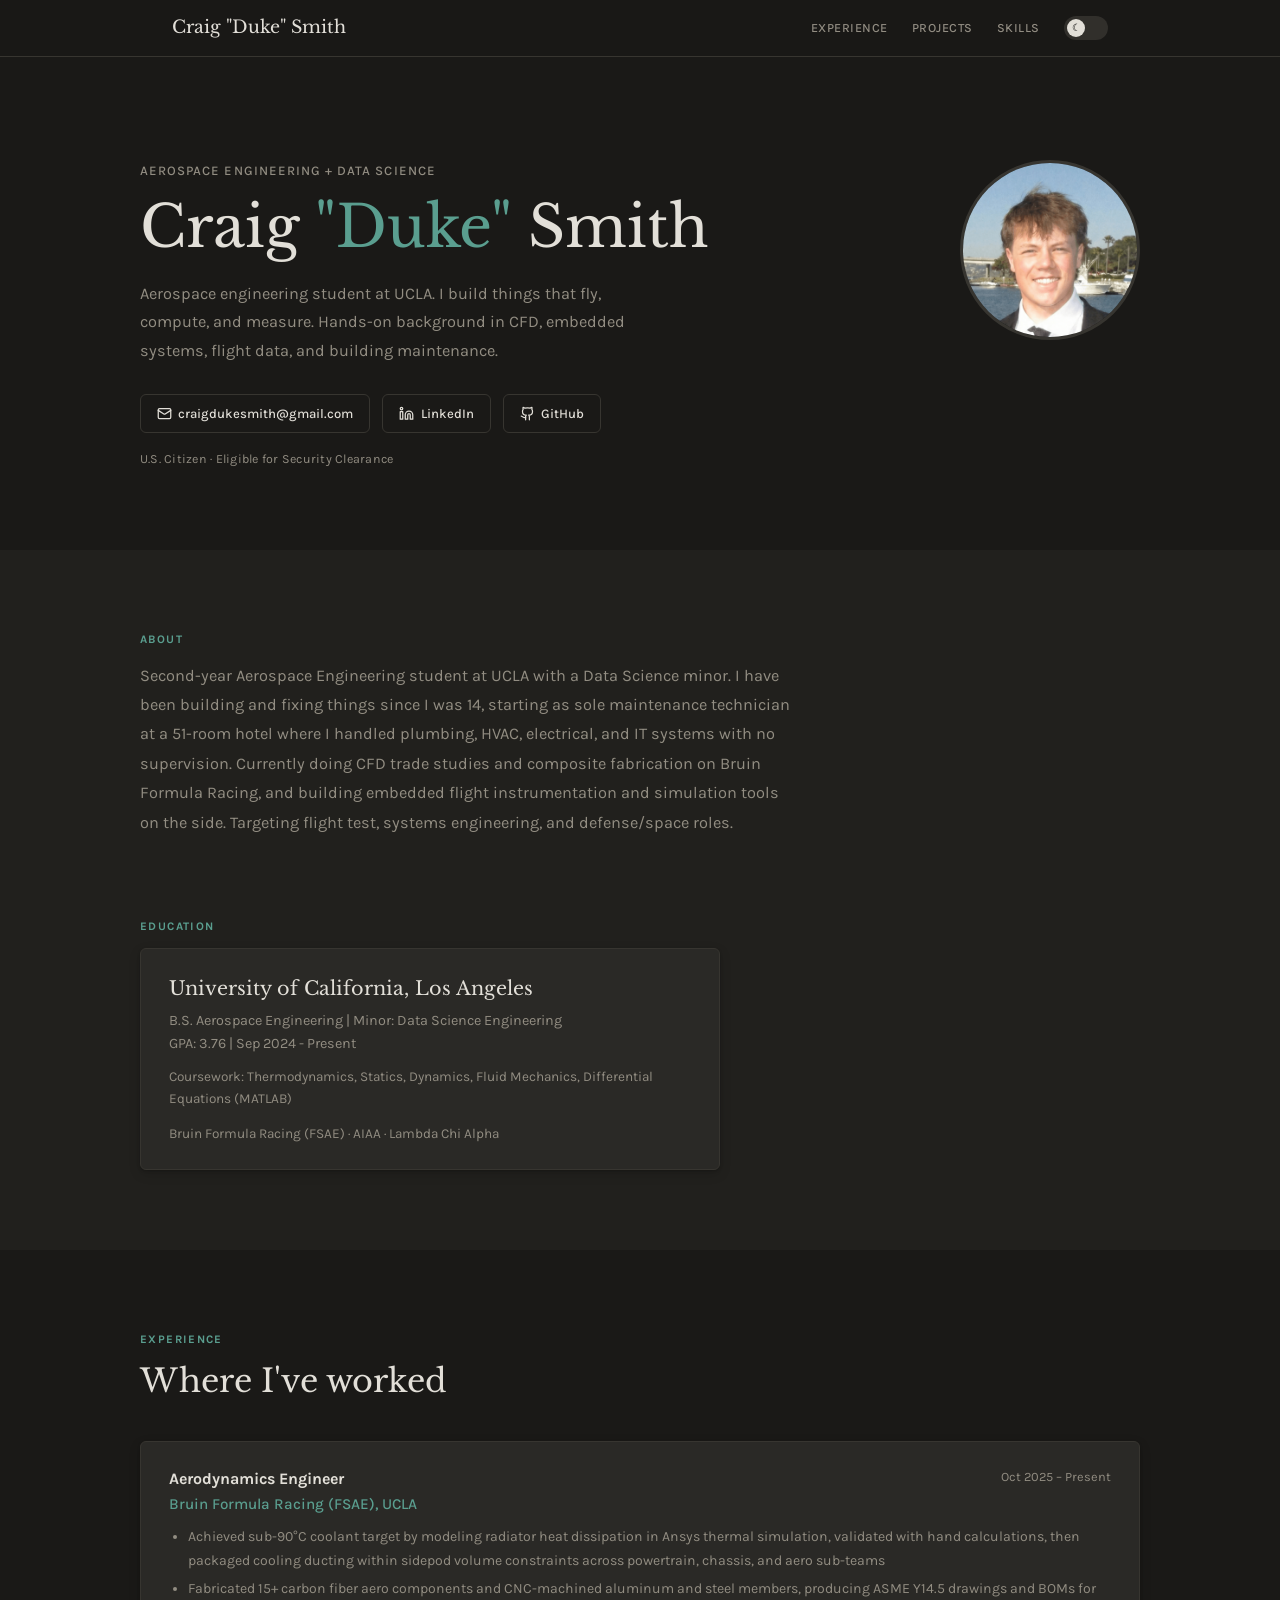
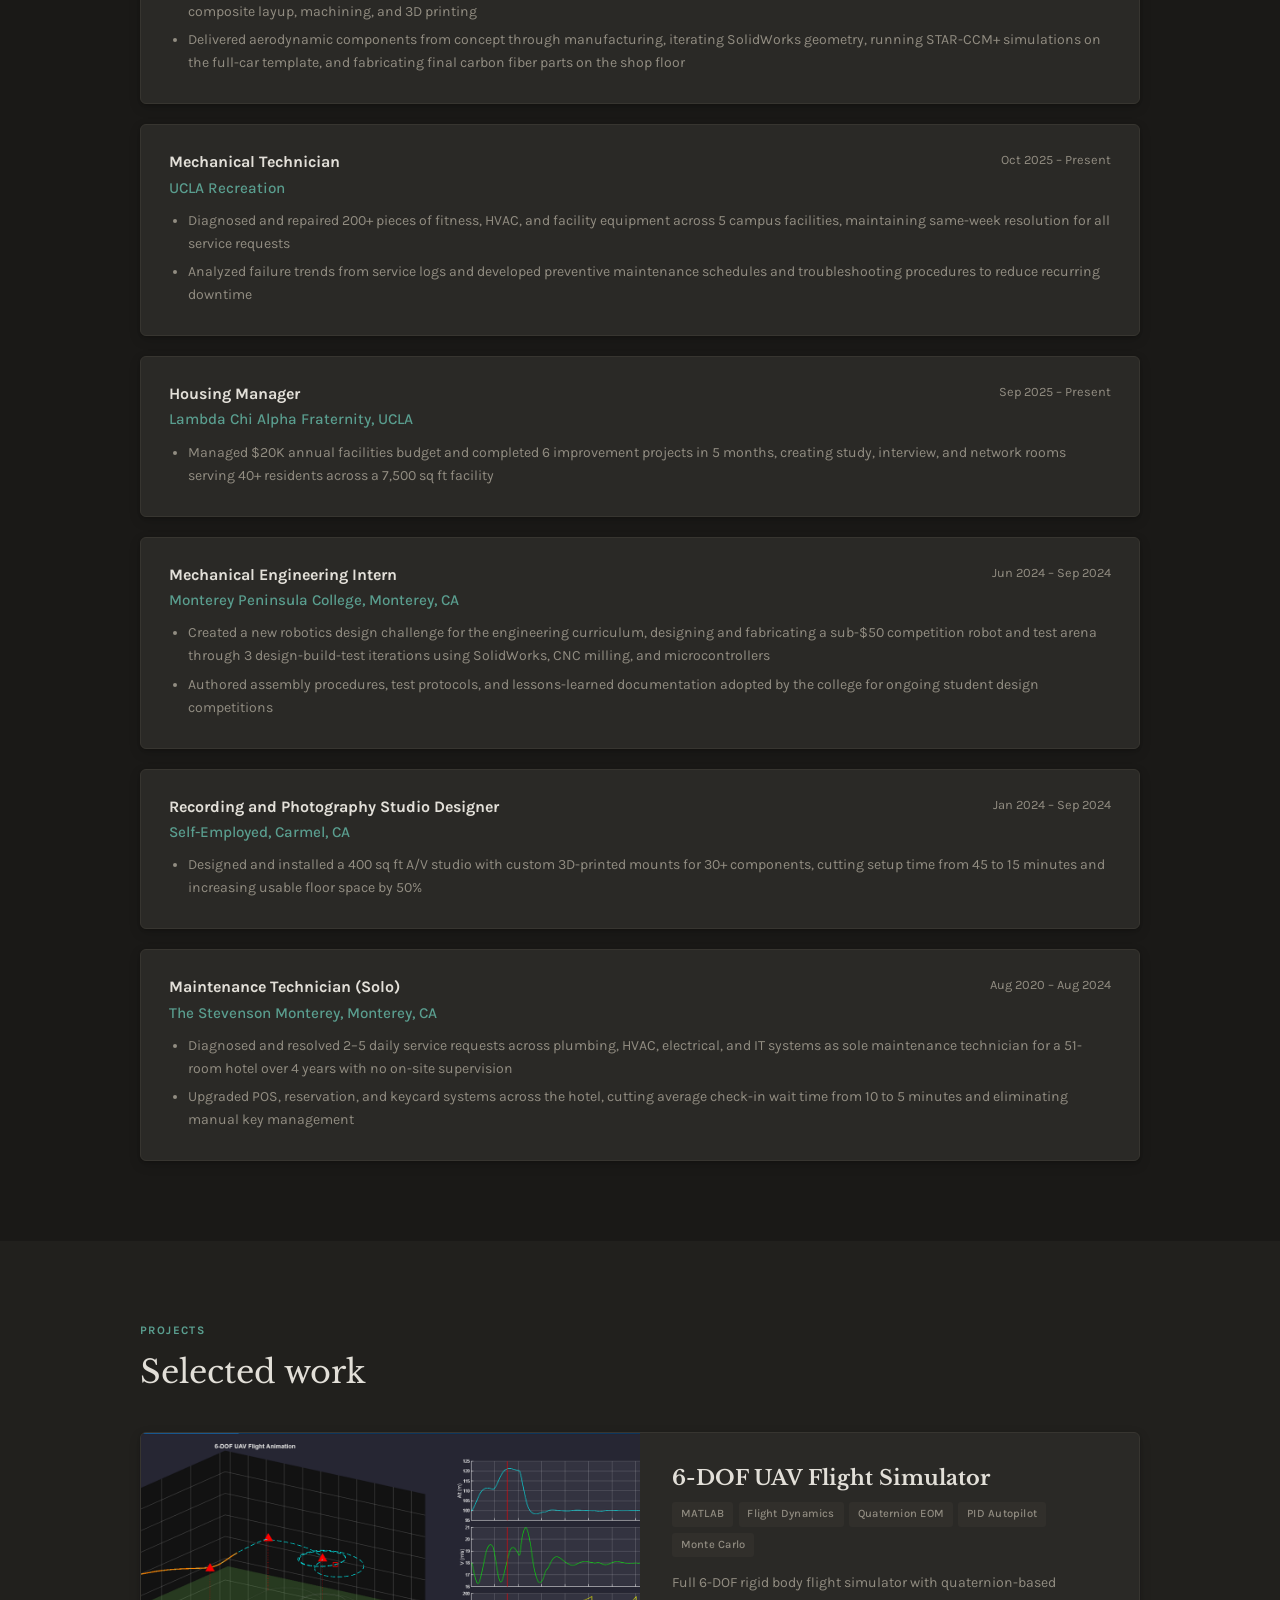
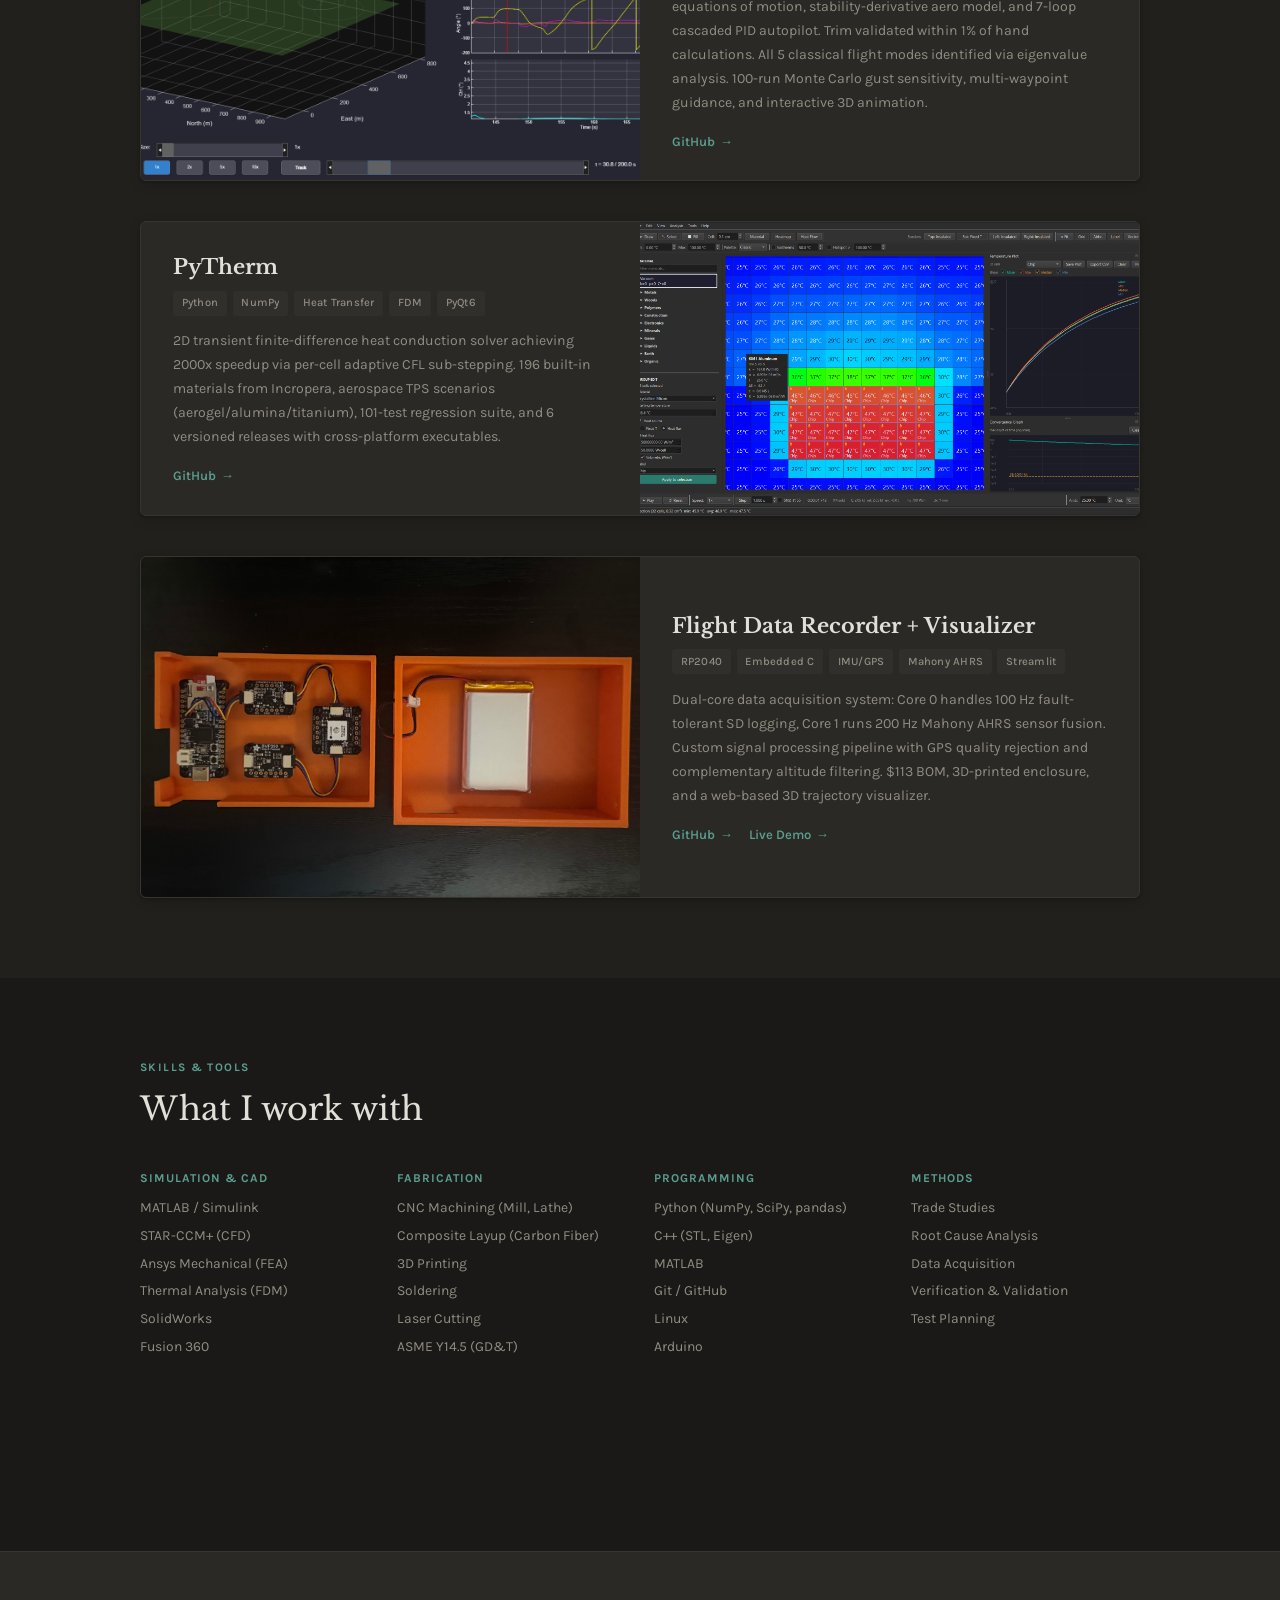
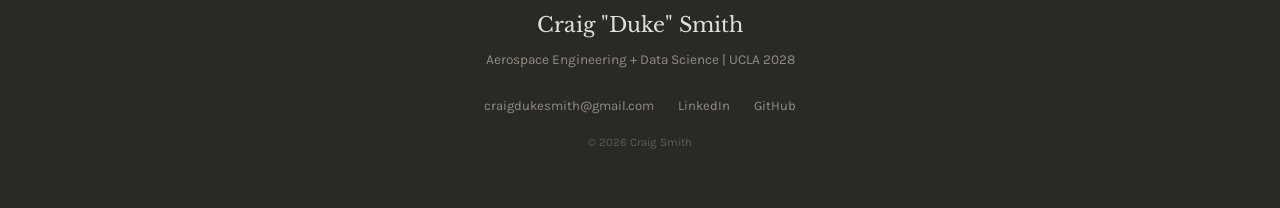
==== index.html @ f62a061a "Initial commit: portfolio site for craigdukesmith.com" ====
<!DOCTYPE html>
<html lang="en" data-theme="dark">
<head>
  <meta charset="UTF-8">
  <meta name="viewport" content="width=device-width, initial-scale=1.0">
  <title>Craig "Duke" Smith | Aerospace Engineer</title>
  <meta name="description" content="Craig 'Duke' Smith — Aerospace Engineering student at UCLA. Portfolio of CFD, embedded systems, flight simulation, and hands-on engineering projects.">
  <link rel="preconnect" href="https://fonts.googleapis.com">
  <link rel="preconnect" href="https://fonts.gstatic.com" crossorigin>
  <link href="https://fonts.googleapis.com/css2?family=Libre+Baskerville:ital,wght@0,400;0,700;1,400&family=Karla:wght@400;500;600;700&display=swap" rel="stylesheet">
  <link rel="stylesheet" href="css/styles.css">
  <script>
    var t = localStorage.getItem('theme');
    if (t) document.documentElement.setAttribute('data-theme', t);
  </script>
</head>
<body>

  <!-- NAV -->
  <nav id="navbar">
    <div class="nav-inner">
      <a href="#hero" class="nav-name">Craig "Duke" Smith</a>
      <div class="nav-right">
        <div class="nav-links">
          <a href="#experience">Experience</a>
          <a href="#projects">Projects</a>
          <a href="#skills">Skills</a>
        </div>
        <button class="theme-toggle" id="themeToggle" aria-label="Toggle theme">
          <div class="knob">
            <span class="icon icon-moon">&#9790;</span>
            <span class="icon icon-sun">&#9788;</span>
          </div>
        </button>
      </div>
    </div>
  </nav>

  <!-- HERO -->
  <section id="hero">
    <div class="container">
      <div class="hero-layout">
        <div class="hero-text">
          <div class="hero-eyebrow">Aerospace Engineering + Data Science</div>
          <h1 class="hero-name">Craig <span class="accent">"Duke"</span> Smith</h1>
          <p class="hero-sub">
            Aerospace engineering student at UCLA. I build things that fly, compute, and measure.
            Hands-on background in CFD, embedded systems, flight data, and building maintenance.
          </p>
          <div class="hero-links">
            <a href="mailto:craigdukesmith@gmail.com">
              <svg xmlns="http://www.w3.org/2000/svg" viewBox="0 0 24 24" fill="none" stroke="currentColor" stroke-width="2" stroke-linecap="round" stroke-linejoin="round"><rect x="2" y="4" width="20" height="16" rx="2"/><path d="m22 7-8.97 5.7a1.94 1.94 0 0 1-2.06 0L2 7"/></svg>
              craigdukesmith@gmail.com
            </a>
            <a href="https://linkedin.com/in/duke-smith/" target="_blank" rel="noopener noreferrer">
              <svg xmlns="http://www.w3.org/2000/svg" viewBox="0 0 24 24" fill="none" stroke="currentColor" stroke-width="2" stroke-linecap="round" stroke-linejoin="round"><path d="M16 8a6 6 0 0 1 6 6v7h-4v-7a2 2 0 0 0-4 0v7h-4v-7a6 6 0 0 1 6-6z"/><rect x="2" y="9" width="4" height="12"/><circle cx="4" cy="4" r="2"/></svg>
              LinkedIn
            </a>
            <a href="https://github.com/dukesmith0" target="_blank" rel="noopener noreferrer">
              <svg xmlns="http://www.w3.org/2000/svg" viewBox="0 0 24 24" fill="none" stroke="currentColor" stroke-width="2" stroke-linecap="round" stroke-linejoin="round"><path d="M15 22v-4a4.8 4.8 0 0 0-1-3.5c3 0 6-2 6-5.5.08-1.25-.27-2.48-1-3.5.28-1.15.28-2.35 0-3.5 0 0-1 0-3 1.5-2.64-.5-5.36-.5-8 0C6 2 5 2 5 2c-.3 1.15-.3 2.35 0 3.5A5.403 5.403 0 0 0 4 9c0 3.5 3 5.5 6 5.5-.39.49-.68 1.05-.85 1.65-.17.6-.22 1.23-.15 1.85v4"/><path d="M9 18c-4.51 2-5-2-7-2"/></svg>
              GitHub
            </a>

          </div>
          <div class="hero-meta">U.S. Citizen &middot; Eligible for Security Clearance</div>
        </div>
        <div class="hero-photo">
          <img src="images/headshot.png" alt="Craig Smith">
        </div>
      </div>
    </div>
  </section>

  <!-- ABOUT + EDUCATION -->
  <section id="about">
    <div class="container">
      <div class="section-label">About</div>
      <p class="about-text fade-in">
        Second-year Aerospace Engineering student at UCLA with a Data Science minor.
        I have been building and fixing things since I was 14, starting as sole maintenance technician at a 51-room hotel
        where I handled plumbing, HVAC, electrical, and IT systems with no supervision.
        Currently doing CFD trade studies and composite fabrication on Bruin Formula Racing,
        and building embedded flight instrumentation and simulation tools on the side.
        Targeting flight test, systems engineering, and defense/space roles.
      </p>
    </div>
  </section>

  <section id="education">
    <div class="container">
      <div class="section-label">Education</div>
      <div class="edu-card fade-in">
        <div class="edu-school">University of California, Los Angeles</div>
        <div class="edu-detail">B.S. Aerospace Engineering | Minor: Data Science Engineering</div>
        <div class="edu-detail">GPA: 3.76 | Sep 2024 - Present</div>
        <div class="edu-detail edu-coursework">
          Coursework: Thermodynamics, Statics, Dynamics, Fluid Mechanics, Differential Equations (MATLAB)
        </div>
        <div class="edu-affiliations">
          Bruin Formula Racing (FSAE) &middot; AIAA &middot; Lambda Chi Alpha
        </div>
      </div>
    </div>
  </section>

  <!-- EXPERIENCE -->
  <section id="experience">
    <div class="container">
      <div class="section-label">Experience</div>
      <h2 class="section-title">Where I've worked</h2>
      <div class="exp-list">

        <div class="exp-card fade-in">
          <div class="exp-header">
            <div>
              <div class="exp-role">Aerodynamics Engineer</div>
              <div class="exp-company">Bruin Formula Racing (FSAE), UCLA</div>
            </div>
            <div class="exp-date">Oct 2025 &ndash; Present</div>
          </div>
          <div class="exp-desc">
            <ul>
              <li>Achieved sub-90&deg;C coolant target by modeling radiator heat dissipation in Ansys thermal simulation, validated with hand calculations, then packaged cooling ducting within sidepod volume constraints across powertrain, chassis, and aero sub-teams</li>
              <li>Fabricated 15+ carbon fiber aero components and CNC-machined aluminum and steel members, producing ASME Y14.5 drawings and BOMs for composite layup, machining, and 3D printing</li>
              <li>Delivered aerodynamic components from concept through manufacturing, iterating SolidWorks geometry, running STAR-CCM+ simulations on the full-car template, and fabricating final carbon fiber parts on the shop floor</li>
            </ul>
          </div>
        </div>

        <div class="exp-card fade-in">
          <div class="exp-header">
            <div>
              <div class="exp-role">Mechanical Technician</div>
              <div class="exp-company">UCLA Recreation</div>
            </div>
            <div class="exp-date">Oct 2025 &ndash; Present</div>
          </div>
          <div class="exp-desc">
            <ul>
              <li>Diagnosed and repaired 200+ pieces of fitness, HVAC, and facility equipment across 5 campus facilities, maintaining same-week resolution for all service requests</li>
              <li>Analyzed failure trends from service logs and developed preventive maintenance schedules and troubleshooting procedures to reduce recurring downtime</li>
            </ul>
          </div>
        </div>

        <div class="exp-card fade-in">
          <div class="exp-header">
            <div>
              <div class="exp-role">Housing Manager</div>
              <div class="exp-company">Lambda Chi Alpha Fraternity, UCLA</div>
            </div>
            <div class="exp-date">Sep 2025 &ndash; Present</div>
          </div>
          <div class="exp-desc">
            <ul>
              <li>Managed $20K annual facilities budget and completed 6 improvement projects in 5 months, creating study, interview, and network rooms serving 40+ residents across a 7,500 sq ft facility</li>
            </ul>
          </div>
        </div>

        <div class="exp-card fade-in">
          <div class="exp-header">
            <div>
              <div class="exp-role">Mechanical Engineering Intern</div>
              <div class="exp-company">Monterey Peninsula College, Monterey, CA</div>
            </div>
            <div class="exp-date">Jun 2024 &ndash; Sep 2024</div>
          </div>
          <div class="exp-desc">
            <ul>
              <li>Created a new robotics design challenge for the engineering curriculum, designing and fabricating a sub-$50 competition robot and test arena through 3 design-build-test iterations using SolidWorks, CNC milling, and microcontrollers</li>
              <li>Authored assembly procedures, test protocols, and lessons-learned documentation adopted by the college for ongoing student design competitions</li>
            </ul>
          </div>
        </div>

        <div class="exp-card fade-in">
          <div class="exp-header">
            <div>
              <div class="exp-role">Recording and Photography Studio Designer</div>
              <div class="exp-company">Self-Employed, Carmel, CA</div>
            </div>
            <div class="exp-date">Jan 2024 &ndash; Sep 2024</div>
          </div>
          <div class="exp-desc">
            <ul>
              <li>Designed and installed a 400 sq ft A/V studio with custom 3D-printed mounts for 30+ components, cutting setup time from 45 to 15 minutes and increasing usable floor space by 50%</li>
            </ul>
          </div>
        </div>

        <div class="exp-card fade-in">
          <div class="exp-header">
            <div>
              <div class="exp-role">Maintenance Technician (Solo)</div>
              <div class="exp-company">The Stevenson Monterey, Monterey, CA</div>
            </div>
            <div class="exp-date">Aug 2020 &ndash; Aug 2024</div>
          </div>
          <div class="exp-desc">
            <ul>
              <li>Diagnosed and resolved 2&ndash;5 daily service requests across plumbing, HVAC, electrical, and IT systems as sole maintenance technician for a 51-room hotel over 4 years with no on-site supervision</li>
              <li>Upgraded POS, reservation, and keycard systems across the hotel, cutting average check-in wait time from 10 to 5 minutes and eliminating manual key management</li>
            </ul>
          </div>
        </div>

      </div>
    </div>
  </section>

  <!-- PROJECTS -->
  <section id="projects">
    <div class="container">
      <div class="section-label">Projects</div>
      <h2 class="section-title">Selected work</h2>
      <div class="project-list">

        <div class="project-card fade-in">
          <div class="project-img">
            <img src="images/6dof-sim.png" alt="6-DOF UAV Flight Simulator">
          </div>
          <div class="project-info">
            <h3 class="project-title">6-DOF UAV Flight Simulator</h3>
            <div class="project-tags">
              <span>MATLAB</span>
              <span>Flight Dynamics</span>
              <span>Quaternion EOM</span>
              <span>PID Autopilot</span>
              <span>Monte Carlo</span>
            </div>
            <p class="project-summary">
              Full 6-DOF rigid body flight simulator with quaternion-based equations of motion,
              stability-derivative aero model, and 7-loop cascaded PID autopilot.
              Trim validated within 1% of hand calculations. All 5 classical flight modes
              identified via eigenvalue analysis. 100-run Monte Carlo gust sensitivity,
              multi-waypoint guidance, and interactive 3D animation.
            </p>
            <div class="project-links">
              <a href="https://github.com/dukesmith0/6dof-uav-sim" class="project-link" target="_blank" rel="noopener noreferrer">GitHub </a>
            </div>
          </div>
        </div>

        <div class="project-card fade-in">
          <div class="project-img">
            <img src="images/pytherm.png" alt="PyTherm">
          </div>
          <div class="project-info">
            <h3 class="project-title">PyTherm</h3>
            <div class="project-tags">
              <span>Python</span>
              <span>NumPy</span>
              <span>Heat Transfer</span>
              <span>FDM</span>
              <span>PyQt6</span>
            </div>
            <p class="project-summary">
              2D transient finite-difference heat conduction solver achieving 2000x speedup
              via per-cell adaptive CFL sub-stepping. 196 built-in materials from Incropera,
              aerospace TPS scenarios (aerogel/alumina/titanium), 101-test regression suite,
              and 6 versioned releases with cross-platform executables.
            </p>
            <div class="project-links">
              <a href="https://github.com/dukesmith0/pytherm" class="project-link" target="_blank" rel="noopener noreferrer">GitHub </a>
            </div>
          </div>
        </div>

        <div class="project-card fade-in">
          <div class="project-img">
            <img src="images/flight-logger.jpeg" alt="Flight Data Recorder + Visualizer">
          </div>
          <div class="project-info">
            <h3 class="project-title">Flight Data Recorder + Visualizer</h3>
            <div class="project-tags">
              <span>RP2040</span>
              <span>Embedded C</span>
              <span>IMU/GPS</span>
              <span>Mahony AHRS</span>
              <span>Streamlit</span>
            </div>
            <p class="project-summary">
              Dual-core data acquisition system: Core 0 handles 100 Hz fault-tolerant SD logging,
              Core 1 runs 200 Hz Mahony AHRS sensor fusion. Custom signal processing pipeline
              with GPS quality rejection and complementary altitude filtering.
              $113 BOM, 3D-printed enclosure, and a web-based 3D trajectory visualizer.
            </p>
            <div class="project-links">
              <a href="https://github.com/dukesmith0/rp2040-black-box" class="project-link" target="_blank" rel="noopener noreferrer">GitHub </a>
              <a href="https://rp2040-fdr-visualizer.streamlit.app" class="project-link" target="_blank" rel="noopener noreferrer">Live Demo </a>
            </div>
          </div>
        </div>

      </div>
    </div>
  </section>

  <!-- SKILLS -->
  <section id="skills">
    <div class="container">
      <div class="section-label">Skills &amp; Tools</div>
      <h2 class="section-title">What I work with</h2>
      <div class="skills-grid fade-in">
        <div class="skill-group">
          <h3>Simulation &amp; CAD</h3>
          <ul>
            <li>MATLAB / Simulink</li>
            <li>STAR-CCM+ (CFD)</li>
            <li>Ansys Mechanical (FEA)</li>
            <li>Thermal Analysis (FDM)</li>
            <li>SolidWorks</li>
            <li>Fusion 360</li>
          </ul>
        </div>
        <div class="skill-group">
          <h3>Fabrication</h3>
          <ul>
            <li>CNC Machining (Mill, Lathe)</li>
            <li>Composite Layup (Carbon Fiber)</li>
            <li>3D Printing</li>
            <li>Soldering</li>
            <li>Laser Cutting</li>
            <li>ASME Y14.5 (GD&T)</li>
          </ul>
        </div>
        <div class="skill-group">
          <h3>Programming</h3>
          <ul>
            <li>Python (NumPy, SciPy, pandas)</li>
            <li>C++ (STL, Eigen)</li>
            <li>MATLAB</li>
            <li>Git / GitHub</li>
            <li>Linux</li>
            <li>Arduino</li>
          </ul>
        </div>
        <div class="skill-group">
          <h3>Methods</h3>
          <ul>
            <li>Trade Studies</li>
            <li>Root Cause Analysis</li>
            <li>Data Acquisition</li>
            <li>Verification &amp; Validation</li>
            <li>Test Planning</li>
          </ul>
        </div>
      </div>

      <div class="interests-section fade-in">
        <div class="section-label">Interests</div>
        <div class="interests-row">
          <span>Kerbal Space Program</span>
          <span>Off-roading</span>
          <span>Vintage Cars</span>
          <span>Furniture Making</span>
          <span>Football Coaching</span>
        </div>
      </div>
    </div>
  </section>

  <!-- FOOTER -->
  <footer id="contact">
    <div class="container">
      <div class="footer-name">Craig "Duke" Smith</div>
      <div class="footer-tagline">Aerospace Engineering + Data Science | UCLA 2028</div>
      <div class="footer-links">
        <a href="mailto:craigdukesmith@gmail.com">craigdukesmith@gmail.com</a>
        <a href="https://linkedin.com/in/duke-smith/" target="_blank" rel="noopener noreferrer">LinkedIn</a>
        <a href="https://github.com/dukesmith0" target="_blank" rel="noopener noreferrer">GitHub</a>
      </div>
      <div class="footer-copy">&copy; 2026 Craig Smith</div>
    </div>
  </footer>

  <script src="js/main.js"></script>

</body>
</html>
---- css/styles.css ----
:root {
  --transition-theme: background 0.35s ease, color 0.35s ease, border-color 0.35s ease, box-shadow 0.35s ease;
}

[data-theme="dark"] {
  --bg: #1a1917;
  --bg-alt: #21201d;
  --surface: #2a2926;
  --text: #e2dfd8;
  --text-muted: #928d82;
  --accent: #5a9e8f;
  --accent-hover: #6db3a3;
  --border: #373530;
  --tag-bg: #312f2b;
  --nav-bg: rgba(26,25,23,0.88);
  --shadow: 0 1px 3px rgba(0,0,0,0.2), 0 4px 12px rgba(0,0,0,0.15);
  --shadow-hover: 0 2px 8px rgba(0,0,0,0.3), 0 8px 24px rgba(0,0,0,0.2);
  --placeholder-bg: #312f2b;
  --toggle-bg: #312f2b;
  --toggle-knob: #e2dfd8;
}

[data-theme="light"] {
  --bg: #f2f0ec;
  --bg-alt: #e8e6e1;
  --surface: #ffffff;
  --text: #262420;
  --text-muted: #6b6660;
  --accent: #3d7a6d;
  --accent-hover: #2e5f54;
  --border: #d2cfc8;
  --tag-bg: #e3e0da;
  --nav-bg: rgba(242,240,236,0.88);
  --shadow: 0 1px 3px rgba(38,36,32,0.06), 0 4px 12px rgba(38,36,32,0.04);
  --shadow-hover: 0 2px 8px rgba(38,36,32,0.1), 0 8px 24px rgba(38,36,32,0.06);
  --placeholder-bg: #e3e0da;
  --toggle-bg: #d2cfc8;
  --toggle-knob: #262420;
}

* { margin: 0; padding: 0; box-sizing: border-box; }
html { scroll-behavior: smooth; font-size: 16px; }

body {
  font-family: 'Karla', sans-serif;
  background: var(--bg);
  color: var(--text);
  line-height: 1.65;
  -webkit-font-smoothing: antialiased;
  transition: var(--transition-theme);
}

/* ===== NAV ===== */
nav {
  position: fixed; top: 0; left: 0; right: 0; z-index: 100;
  background: var(--nav-bg);
  backdrop-filter: blur(14px); -webkit-backdrop-filter: blur(14px);
  border-bottom: 1px solid var(--border);
  transition: var(--transition-theme), box-shadow 0.3s;
}
nav.scrolled { box-shadow: 0 1px 8px rgba(0,0,0,0.12); }
.nav-inner {
  max-width: 1000px; margin: 0 auto; padding: 0 2rem;
  height: 56px; display: flex; align-items: center; justify-content: space-between;
}
.nav-name {
  font-family: 'Libre Baskerville', Georgia, serif;
  font-size: 1.1rem; color: var(--text); text-decoration: none;
  transition: var(--transition-theme);
}
.nav-right { display: flex; align-items: center; gap: 1.5rem; }
.nav-links { display: flex; gap: 1.5rem; }
.nav-links a {
  font-size: 0.78rem; font-weight: 500; color: var(--text-muted);
  text-decoration: none; letter-spacing: 0.04em; text-transform: uppercase;
  transition: color 0.2s;
}
.nav-links a:hover { color: var(--accent); }

/* ===== THEME TOGGLE ===== */
.theme-toggle {
  position: relative; width: 44px; height: 24px;
  background: var(--toggle-bg); border-radius: 12px;
  cursor: pointer; border: none; padding: 0;
  transition: background 0.3s; flex-shrink: 0;
}
.theme-toggle .knob {
  position: absolute; top: 3px; left: 3px;
  width: 18px; height: 18px; border-radius: 50%;
  background: var(--toggle-knob);
  transition: transform 0.3s ease, background 0.3s;
  display: flex; align-items: center; justify-content: center;
}
[data-theme="light"] .theme-toggle .knob { transform: translateX(20px); }
.theme-toggle .icon { font-size: 10px; line-height: 1; }
[data-theme="dark"] .icon-sun { display: none; }
[data-theme="dark"] .icon-moon { display: block; }
[data-theme="light"] .icon-sun { display: block; }
[data-theme="light"] .icon-moon { display: none; }

/* ===== SECTIONS ===== */
section { padding: 5rem 2rem; transition: var(--transition-theme); }
.container { max-width: 1000px; margin: 0 auto; }
.section-label {
  font-family: 'Karla', sans-serif;
  font-size: 0.72rem; font-weight: 700; text-transform: uppercase;
  letter-spacing: 0.12em; color: var(--accent); margin-bottom: 0.75rem;
}
.section-title {
  font-family: 'Libre Baskerville', Georgia, serif; font-size: 2rem;
  font-weight: 400; line-height: 1.25; margin-bottom: 2.5rem; color: var(--text);
  transition: var(--transition-theme);
}

/* ===== HERO ===== */
#hero { padding-top: 10rem; padding-bottom: 5rem; }
.hero-layout { display: flex; align-items: flex-start; gap: 3rem; }
.hero-text { flex: 1; }
.hero-photo {
  width: 180px; height: 180px; border-radius: 50%;
  background: var(--placeholder-bg); border: 3px solid var(--border);
  display: flex; align-items: center; justify-content: center;
  flex-shrink: 0; overflow: hidden; transition: var(--transition-theme);
}
.hero-photo img { width: 100%; height: 100%; object-fit: cover; }
.hero-photo .ph-text {
  font-size: 0.72rem; color: var(--text-muted); text-align: center;
  padding: 0.5rem; line-height: 1.4;
}
.hero-photo .ph-text code { font-size: 0.65rem; }
.hero-eyebrow {
  font-size: 0.82rem; font-weight: 500; letter-spacing: 0.08em;
  text-transform: uppercase; color: var(--text-muted); margin-bottom: 0.75rem;
}
.hero-name {
  font-family: 'Libre Baskerville', Georgia, serif;
  font-size: clamp(2.4rem, 5.2vw, 3.6rem);
  font-weight: 400; line-height: 1.15; margin-bottom: 1.25rem;
}
.hero-name .accent { color: var(--accent); }
.hero-sub {
  font-size: 1.02rem; color: var(--text-muted);
  max-width: 520px; line-height: 1.75; margin-bottom: 1.75rem;
}
.hero-links { display: flex; gap: 0.75rem; flex-wrap: wrap; }
.hero-links a {
  display: inline-flex; align-items: center; gap: 0.4rem;
  font-size: 0.82rem; font-weight: 500; color: var(--text);
  text-decoration: none; padding: 0.5rem 1rem;
  border: 1px solid var(--border); border-radius: 6px;
  transition: all 0.2s;
}
.hero-links a:hover {
  border-color: var(--accent); color: var(--accent);
  background: color-mix(in srgb, var(--accent) 6%, transparent);
}
.hero-links a svg { width: 15px; height: 15px; }
.hero-meta {
  margin-top: 1rem; font-size: 0.78rem; color: var(--text-muted);
  letter-spacing: 0.02em;
}

/* ===== ABOUT ===== */
#about { background: var(--bg-alt); }
.about-text {
  font-size: 1.02rem; color: var(--text-muted);
  max-width: 660px; line-height: 1.8;
}

/* ===== EDUCATION ===== */
#education { background: var(--bg-alt); padding-top: 0; padding-bottom: 5rem; }
.edu-card {
  background: var(--surface); border: 1px solid var(--border);
  border-radius: 6px; padding: 1.5rem 1.75rem; box-shadow: var(--shadow);
  max-width: 580px; transition: var(--transition-theme);
}
.edu-school {
  font-family: 'Libre Baskerville', Georgia, serif; font-size: 1.2rem;
  margin-bottom: 0.25rem;
}
.edu-detail { font-size: 0.9rem; color: var(--text-muted); }
.edu-coursework { margin-top: 0.6rem; font-size: 0.85rem; }
.edu-affiliations { margin-top: 0.75rem; font-size: 0.85rem; color: var(--text-muted); }

/* ===== EXPERIENCE ===== */
.exp-list { display: flex; flex-direction: column; gap: 1.25rem; }
.exp-card {
  background: var(--surface); border: 1px solid var(--border);
  border-radius: 6px; padding: 1.5rem 1.75rem; box-shadow: var(--shadow);
  transition: box-shadow 0.25s, var(--transition-theme);
}
.exp-card:hover { box-shadow: var(--shadow-hover); }
.exp-header {
  display: flex; justify-content: space-between; align-items: flex-start;
  gap: 1rem; margin-bottom: 0.4rem; flex-wrap: wrap;
}
.exp-role { font-weight: 700; font-size: 1rem; }
.exp-company { color: var(--accent); font-weight: 500; font-size: 0.95rem; }
.exp-date { font-size: 0.8rem; color: var(--text-muted); white-space: nowrap; }
.exp-desc { color: var(--text-muted); font-size: 0.88rem; margin-top: 0.5rem; }
.exp-desc ul { padding-left: 1.2rem; margin-top: 0.3rem; }
.exp-desc li { margin-bottom: 0.3rem; }
.bullet-placeholder {
  color: var(--accent); opacity: 0.5; font-style: italic; font-size: 0.85rem;
}

/* ===== PROJECTS ===== */
#projects { background: var(--bg-alt); }
.project-list { display: flex; flex-direction: column; gap: 2.5rem; }
.project-card {
  display: grid; grid-template-columns: 1fr 1fr; gap: 0;
  align-items: stretch; background: var(--surface);
  border: 1px solid var(--border); border-radius: 6px;
  overflow: hidden; box-shadow: var(--shadow);
  transition: box-shadow 0.25s, var(--transition-theme);
}
.project-card:hover { box-shadow: var(--shadow-hover); }
.project-card:nth-child(even) .project-img { order: 2; }
.project-card:nth-child(even) .project-info { order: 1; }
.project-img {
  width: 100%; min-height: 260px; background: var(--placeholder-bg);
  display: flex; align-items: center; justify-content: center; overflow: hidden;
  transition: var(--transition-theme);
}
.project-img img { width: 100%; height: 100%; object-fit: cover; }
.project-img .placeholder {
  font-size: 0.78rem; color: var(--text-muted); text-align: center;
  padding: 1rem; line-height: 1.5;
}
.project-info {
  padding: 1.75rem 2rem; display: flex; flex-direction: column; justify-content: center;
}
.project-title {
  font-family: 'Libre Baskerville', Georgia, serif; font-size: 1.3rem; margin-bottom: 0.4rem;
}
.project-tags { display: flex; flex-wrap: wrap; gap: 0.35rem; margin-bottom: 0.85rem; }
.project-tags span {
  font-size: 0.7rem; font-weight: 500; background: var(--tag-bg);
  color: var(--text-muted); padding: 0.2rem 0.55rem; border-radius: 3px;
  letter-spacing: 0.02em; transition: var(--transition-theme);
}
.project-summary {
  font-size: 0.88rem; color: var(--text-muted); line-height: 1.7; margin-bottom: 1rem;
}
.project-links { display: flex; gap: 1rem; flex-wrap: wrap; }
.project-link {
  font-size: 0.82rem; font-weight: 600; color: var(--accent);
  text-decoration: none; display: inline-flex; align-items: center;
  gap: 0.3rem; transition: gap 0.2s;
}
.project-link:hover { gap: 0.5rem; }
.project-link::after { content: '\2192'; }

/* ===== SKILLS ===== */
.skills-grid {
  display: grid; grid-template-columns: repeat(auto-fill, minmax(190px, 1fr));
  gap: 1.75rem;
}
.skill-group h3 {
  font-size: 0.75rem; font-weight: 700; text-transform: uppercase;
  letter-spacing: 0.08em; color: var(--accent); margin-bottom: 0.5rem;
}
.skill-group ul { list-style: none; display: flex; flex-direction: column; gap: 0.3rem; }
.skill-group li { font-size: 0.87rem; color: var(--text-muted); }

/* ===== INTERESTS ===== */
.interests-section { margin-top: 3rem; }
.interests-row {
  display: flex; flex-wrap: wrap; gap: 0.5rem; margin-top: 0.5rem;
}
.interests-row span {
  font-size: 0.82rem; background: var(--tag-bg); color: var(--text-muted);
  padding: 0.35rem 0.85rem; border-radius: 20px; transition: var(--transition-theme);
}

/* ===== FOOTER ===== */
footer {
  background: var(--surface); border-top: 1px solid var(--border);
  padding: 3.5rem 2rem; text-align: center; transition: var(--transition-theme);
}
.footer-name {
  font-family: 'Libre Baskerville', Georgia, serif; font-size: 1.3rem; margin-bottom: 0.4rem;
}
.footer-tagline { font-size: 0.85rem; color: var(--text-muted); margin-bottom: 1.5rem; }
.footer-links {
  display: flex; gap: 1.5rem; justify-content: center;
  flex-wrap: wrap; margin-bottom: 1rem;
}
.footer-links a {
  font-size: 0.82rem; color: var(--text-muted); text-decoration: none;
  transition: color 0.2s;
}
.footer-links a:hover { color: var(--accent); }
.footer-copy { font-size: 0.72rem; color: var(--text-muted); opacity: 0.5; }

/* ===== ANIMATIONS ===== */
.fade-in {
  opacity: 0; transform: translateY(18px);
  transition: opacity 0.5s ease, transform 0.5s ease;
}
.fade-in.visible { opacity: 1; transform: translateY(0); }

/* ===== RESPONSIVE ===== */
@media (max-width: 700px) {
  section { padding: 3.5rem 1.25rem; }
  .hero-layout { flex-direction: column-reverse; align-items: center; text-align: center; }
  .hero-photo { width: 140px; height: 140px; }
  .hero-links { justify-content: center; }
  .hero-sub { margin-left: auto; margin-right: auto; }
  .project-card { grid-template-columns: 1fr; }
  .project-card:nth-child(even) .project-img { order: 0; }
  .project-card:nth-child(even) .project-info { order: 0; }
  .project-img { min-height: 190px; }
  .project-info { padding: 1.25rem 1.5rem; }
  .exp-header { flex-direction: column; gap: 0.2rem; }
  .nav-links { gap: 0.9rem; }
  .nav-links a { font-size: 0.72rem; }
  .skills-grid { grid-template-columns: 1fr 1fr; }
}
@media (max-width: 420px) {
  .nav-links { gap: 0.6rem; }
  .nav-right { gap: 0.8rem; }
}
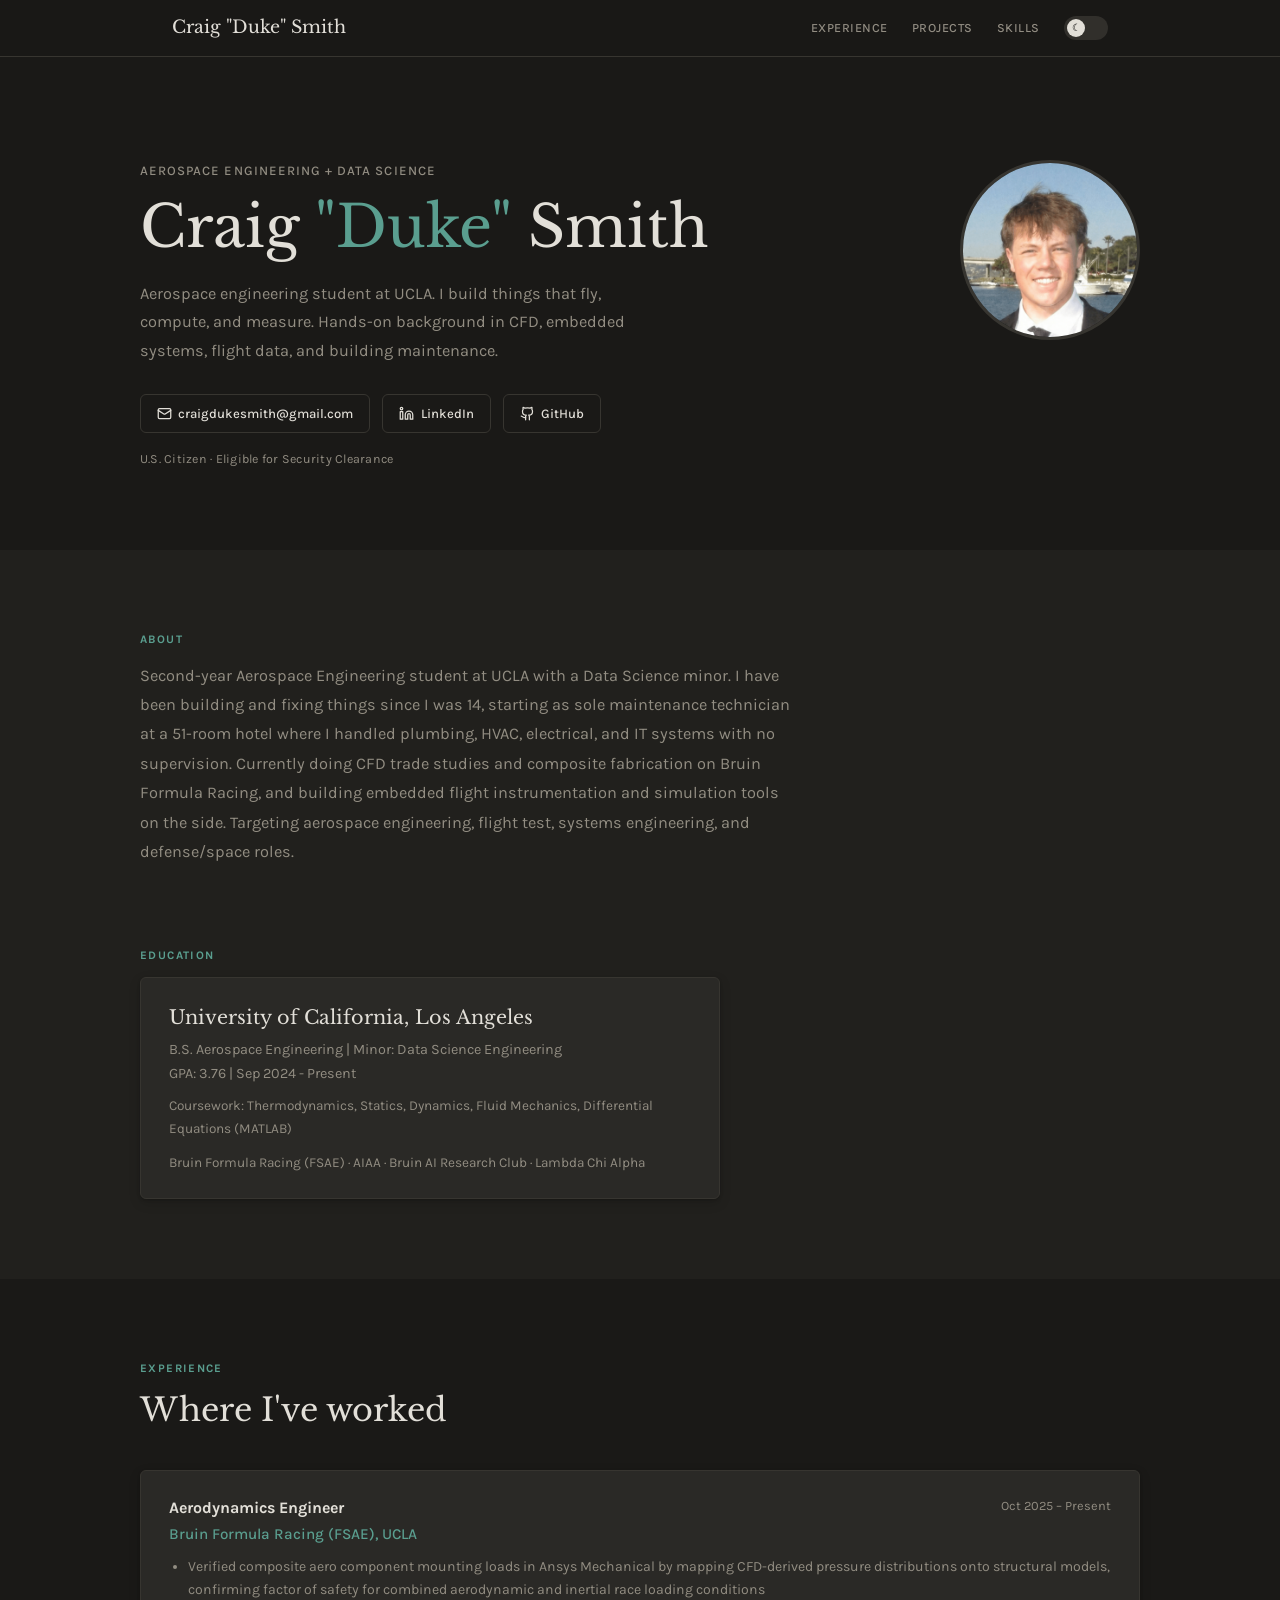
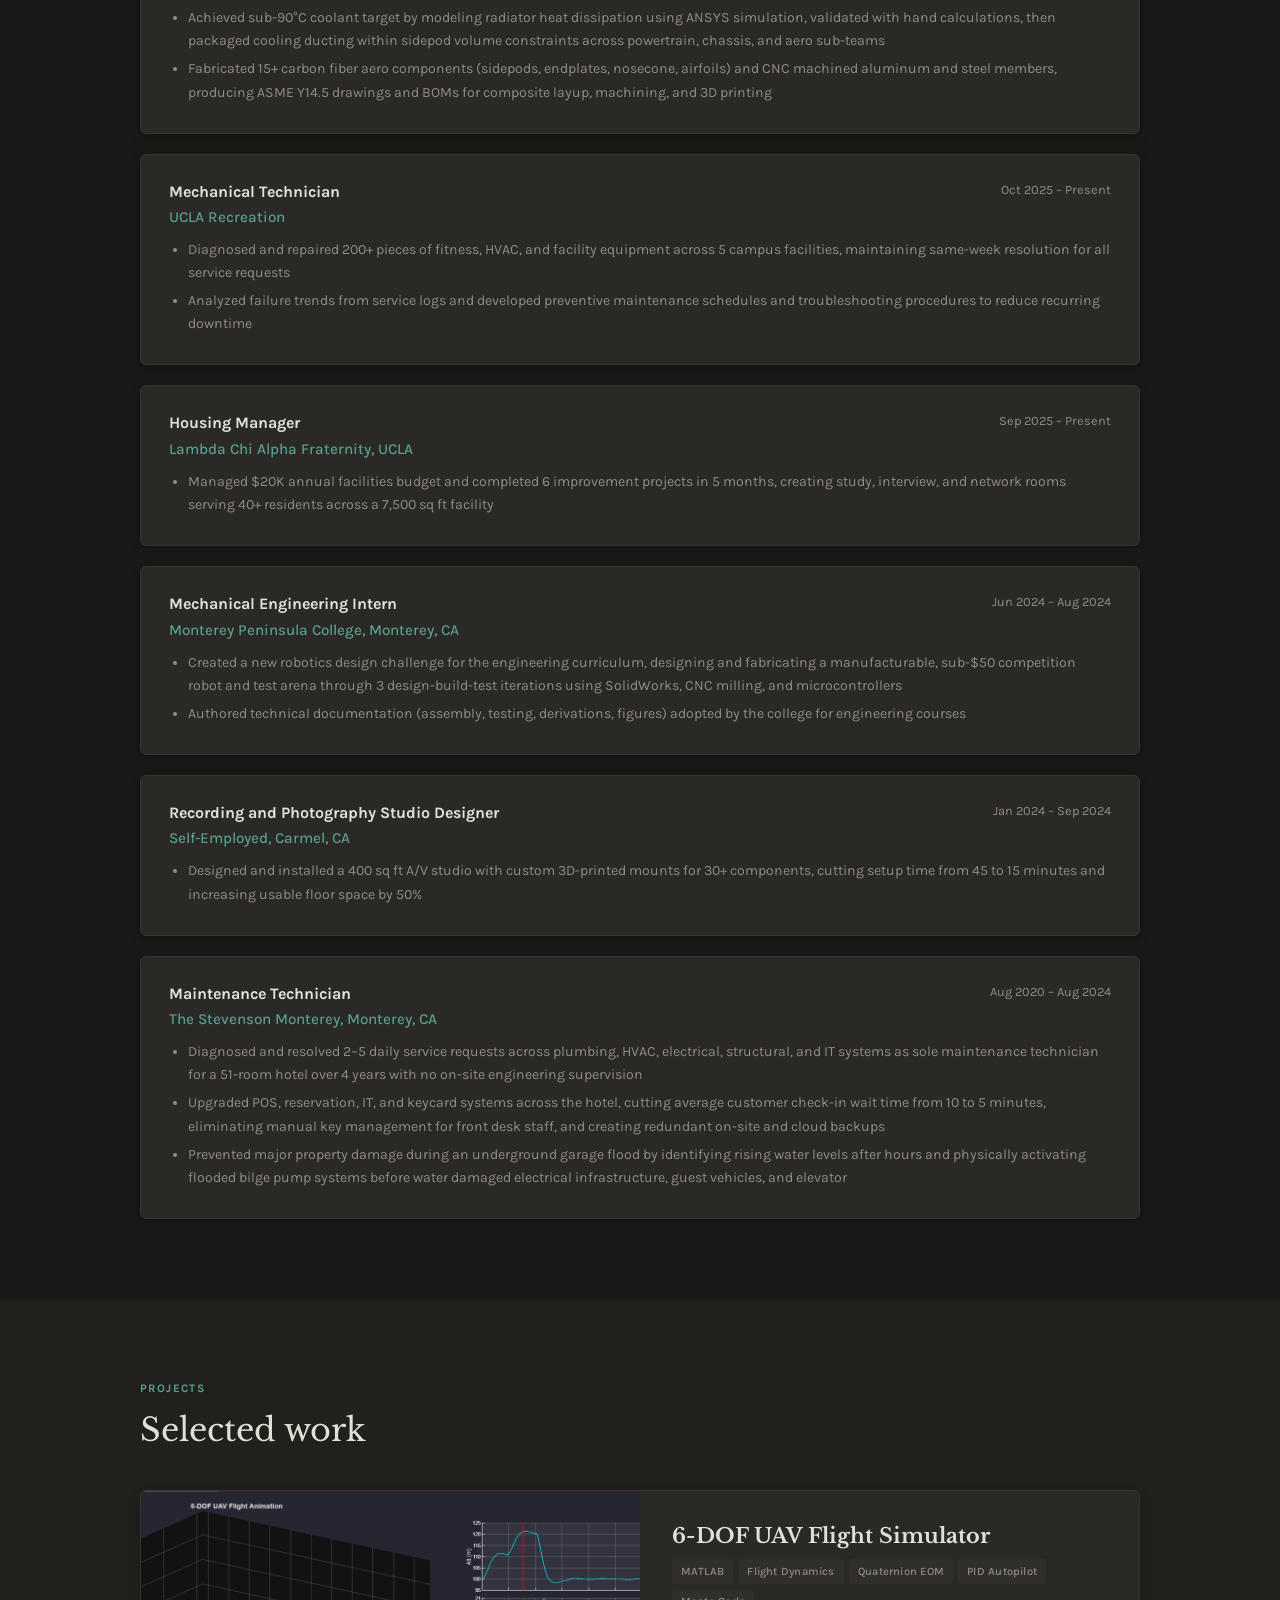
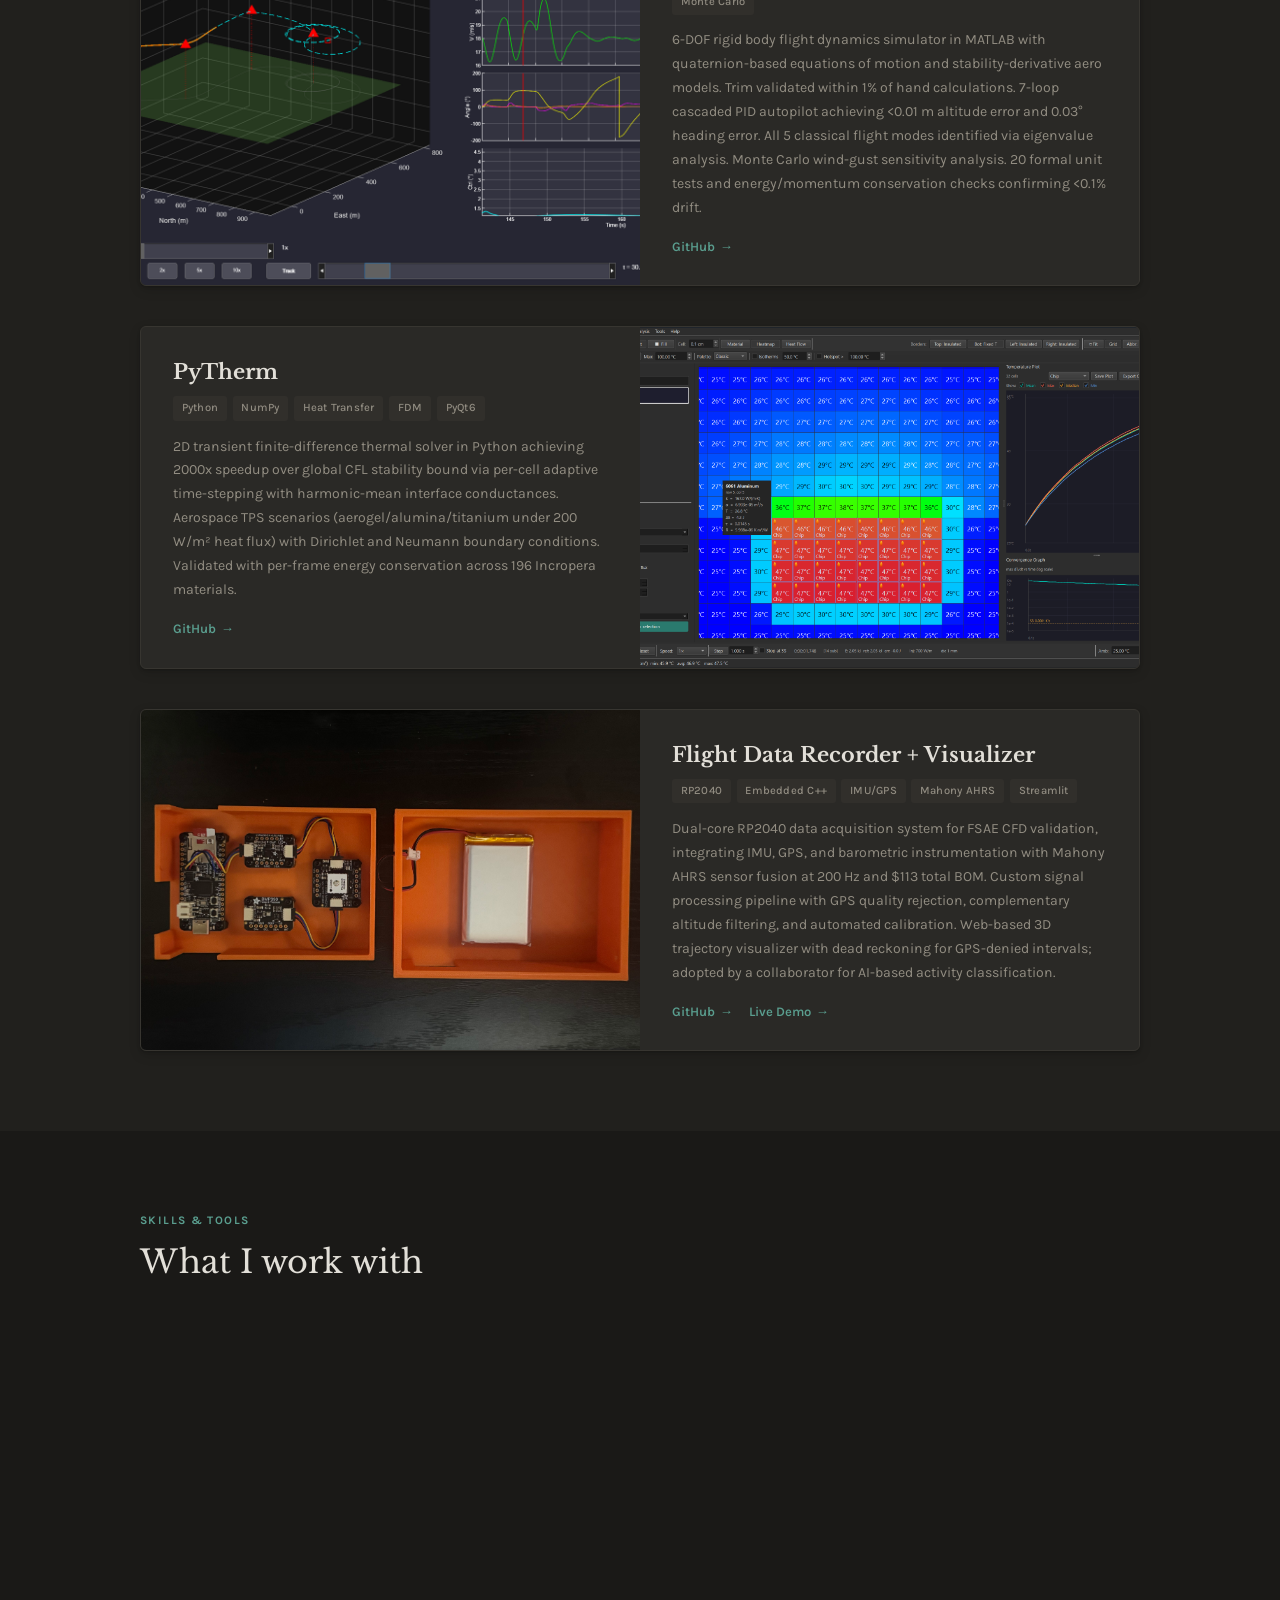
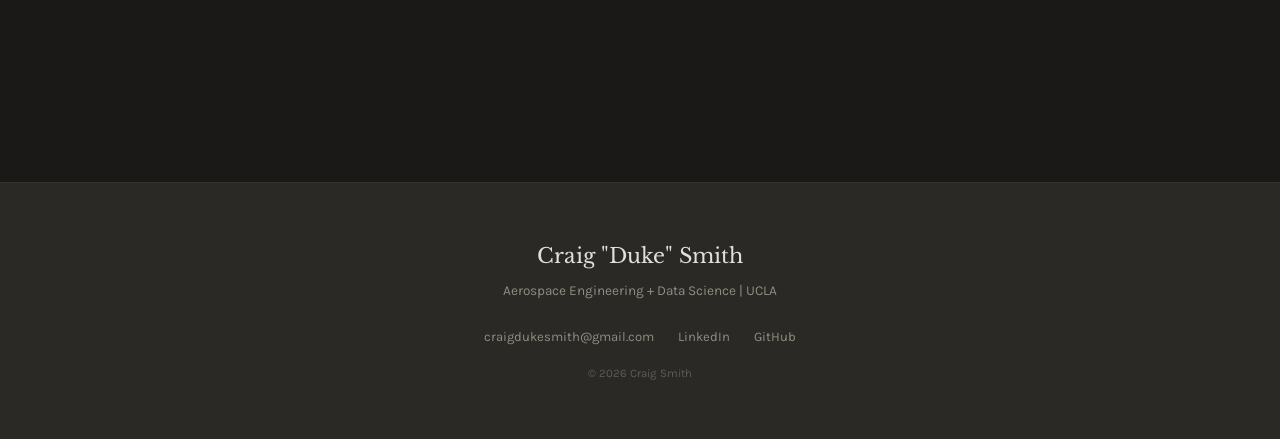
==== commit 5a8e88d6: "wording changes" ====
--- a/index.html
+++ b/index.html
@@ -81,7 +81,7 @@
         where I handled plumbing, HVAC, electrical, and IT systems with no supervision.
         Currently doing CFD trade studies and composite fabrication on Bruin Formula Racing,
         and building embedded flight instrumentation and simulation tools on the side.
-        Targeting flight test, systems engineering, and defense/space roles.
+        Targeting aerospace engineering, flight test, systems engineering, and defense/space roles.
       </p>
     </div>
   </section>
@@ -97,7 +97,7 @@
           Coursework: Thermodynamics, Statics, Dynamics, Fluid Mechanics, Differential Equations (MATLAB)
         </div>
         <div class="edu-affiliations">
-          Bruin Formula Racing (FSAE) &middot; AIAA &middot; Lambda Chi Alpha
+          Bruin Formula Racing (FSAE) &middot; AIAA &middot; Bruin AI Research Club &middot; Lambda Chi Alpha
         </div>
       </div>
     </div>
@@ -120,9 +120,9 @@
           </div>
           <div class="exp-desc">
             <ul>
-              <li>Achieved sub-90&deg;C coolant target by modeling radiator heat dissipation in Ansys thermal simulation, validated with hand calculations, then packaged cooling ducting within sidepod volume constraints across powertrain, chassis, and aero sub-teams</li>
-              <li>Fabricated 15+ carbon fiber aero components and CNC-machined aluminum and steel members, producing ASME Y14.5 drawings and BOMs for composite layup, machining, and 3D printing</li>
-              <li>Delivered aerodynamic components from concept through manufacturing, iterating SolidWorks geometry, running STAR-CCM+ simulations on the full-car template, and fabricating final carbon fiber parts on the shop floor</li>
+              <li>Verified composite aero component mounting loads in Ansys Mechanical by mapping CFD-derived pressure distributions onto structural models, confirming factor of safety for combined aerodynamic and inertial race loading conditions</li>
+              <li>Achieved sub-90&deg;C coolant target by modeling radiator heat dissipation using ANSYS simulation, validated with hand calculations, then packaged cooling ducting within sidepod volume constraints across powertrain, chassis, and aero sub-teams</li>
+              <li>Fabricated 15+ carbon fiber aero components (sidepods, endplates, nosecone, airfoils) and CNC machined aluminum and steel members, producing ASME Y14.5 drawings and BOMs for composite layup, machining, and 3D printing</li>
             </ul>
           </div>
         </div>
@@ -164,12 +164,12 @@
               <div class="exp-role">Mechanical Engineering Intern</div>
               <div class="exp-company">Monterey Peninsula College, Monterey, CA</div>
             </div>
-            <div class="exp-date">Jun 2024 &ndash; Sep 2024</div>
-          </div>
-          <div class="exp-desc">
-            <ul>
-              <li>Created a new robotics design challenge for the engineering curriculum, designing and fabricating a sub-$50 competition robot and test arena through 3 design-build-test iterations using SolidWorks, CNC milling, and microcontrollers</li>
-              <li>Authored assembly procedures, test protocols, and lessons-learned documentation adopted by the college for ongoing student design competitions</li>
+            <div class="exp-date">Jun 2024 &ndash; Aug 2024</div>
+          </div>
+          <div class="exp-desc">
+            <ul>
+              <li>Created a new robotics design challenge for the engineering curriculum, designing and fabricating a manufacturable, sub-$50 competition robot and test arena through 3 design-build-test iterations using SolidWorks, CNC milling, and microcontrollers</li>
+              <li>Authored technical documentation (assembly, testing, derivations, figures) adopted by the college for engineering courses</li>
             </ul>
           </div>
         </div>
@@ -192,15 +192,16 @@
         <div class="exp-card fade-in">
           <div class="exp-header">
             <div>
-              <div class="exp-role">Maintenance Technician (Solo)</div>
+              <div class="exp-role">Maintenance Technician</div>
               <div class="exp-company">The Stevenson Monterey, Monterey, CA</div>
             </div>
             <div class="exp-date">Aug 2020 &ndash; Aug 2024</div>
           </div>
           <div class="exp-desc">
             <ul>
-              <li>Diagnosed and resolved 2&ndash;5 daily service requests across plumbing, HVAC, electrical, and IT systems as sole maintenance technician for a 51-room hotel over 4 years with no on-site supervision</li>
-              <li>Upgraded POS, reservation, and keycard systems across the hotel, cutting average check-in wait time from 10 to 5 minutes and eliminating manual key management</li>
+              <li>Diagnosed and resolved 2&ndash;5 daily service requests across plumbing, HVAC, electrical, structural, and IT systems as sole maintenance technician for a 51-room hotel over 4 years with no on-site engineering supervision</li>
+              <li>Upgraded POS, reservation, IT, and keycard systems across the hotel, cutting average customer check-in wait time from 10 to 5 minutes, eliminating manual key management for front desk staff, and creating redundant on-site and cloud backups</li>
+              <li>Prevented major property damage during an underground garage flood by identifying rising water levels after hours and physically activating flooded bilge pump systems before water damaged electrical infrastructure, guest vehicles, and elevator</li>
             </ul>
           </div>
         </div>
@@ -230,11 +231,12 @@
               <span>Monte Carlo</span>
             </div>
             <p class="project-summary">
-              Full 6-DOF rigid body flight simulator with quaternion-based equations of motion,
-              stability-derivative aero model, and 7-loop cascaded PID autopilot.
-              Trim validated within 1% of hand calculations. All 5 classical flight modes
-              identified via eigenvalue analysis. 100-run Monte Carlo gust sensitivity,
-              multi-waypoint guidance, and interactive 3D animation.
+              6-DOF rigid body flight dynamics simulator in MATLAB with quaternion-based equations of motion
+              and stability-derivative aero models. Trim validated within 1% of hand calculations.
+              7-loop cascaded PID autopilot achieving &lt;0.01 m altitude error and 0.03&deg; heading error.
+              All 5 classical flight modes identified via eigenvalue analysis. Monte Carlo wind-gust
+              sensitivity analysis. 20 formal unit tests and energy/momentum conservation checks
+              confirming &lt;0.1% drift.
             </p>
             <div class="project-links">
               <a href="https://github.com/dukesmith0/6dof-uav-sim" class="project-link" target="_blank" rel="noopener noreferrer">GitHub </a>
@@ -256,10 +258,11 @@
               <span>PyQt6</span>
             </div>
             <p class="project-summary">
-              2D transient finite-difference heat conduction solver achieving 2000x speedup
-              via per-cell adaptive CFL sub-stepping. 196 built-in materials from Incropera,
-              aerospace TPS scenarios (aerogel/alumina/titanium), 101-test regression suite,
-              and 6 versioned releases with cross-platform executables.
+              2D transient finite-difference thermal solver in Python achieving 2000x speedup
+              over global CFL stability bound via per-cell adaptive time-stepping with harmonic-mean
+              interface conductances. Aerospace TPS scenarios (aerogel/alumina/titanium under
+              200 W/m&sup2; heat flux) with Dirichlet and Neumann boundary conditions. Validated with
+              per-frame energy conservation across 196 Incropera materials.
             </p>
             <div class="project-links">
               <a href="https://github.com/dukesmith0/pytherm" class="project-link" target="_blank" rel="noopener noreferrer">GitHub </a>
@@ -275,16 +278,17 @@
             <h3 class="project-title">Flight Data Recorder + Visualizer</h3>
             <div class="project-tags">
               <span>RP2040</span>
-              <span>Embedded C</span>
+              <span>Embedded C++</span>
               <span>IMU/GPS</span>
               <span>Mahony AHRS</span>
               <span>Streamlit</span>
             </div>
             <p class="project-summary">
-              Dual-core data acquisition system: Core 0 handles 100 Hz fault-tolerant SD logging,
-              Core 1 runs 200 Hz Mahony AHRS sensor fusion. Custom signal processing pipeline
-              with GPS quality rejection and complementary altitude filtering.
-              $113 BOM, 3D-printed enclosure, and a web-based 3D trajectory visualizer.
+              Dual-core RP2040 data acquisition system for FSAE CFD validation, integrating IMU, GPS,
+              and barometric instrumentation with Mahony AHRS sensor fusion at 200 Hz and $113 total BOM.
+              Custom signal processing pipeline with GPS quality rejection, complementary altitude filtering,
+              and automated calibration. Web-based 3D trajectory visualizer with dead reckoning for
+              GPS-denied intervals; adopted by a collaborator for AI-based activity classification.
             </p>
             <div class="project-links">
               <a href="https://github.com/dukesmith0/rp2040-black-box" class="project-link" target="_blank" rel="noopener noreferrer">GitHub </a>
@@ -304,9 +308,9 @@
       <h2 class="section-title">What I work with</h2>
       <div class="skills-grid fade-in">
         <div class="skill-group">
-          <h3>Simulation &amp; CAD</h3>
+          <h3>Simulation</h3>
           <ul>
-            <li>MATLAB / Simulink</li>
+            <li>MATLAB</li>
             <li>STAR-CCM+ (CFD)</li>
             <li>Ansys Mechanical (FEA)</li>
             <li>Thermal Analysis (FDM)</li>
@@ -315,23 +319,24 @@
           </ul>
         </div>
         <div class="skill-group">
-          <h3>Fabrication</h3>
+          <h3>Manufacturing</h3>
           <ul>
             <li>CNC Machining (Mill, Lathe)</li>
-            <li>Composite Layup (Carbon Fiber)</li>
+            <li>Composite Layup (Wet, Dry Carbon Fiber)</li>
             <li>3D Printing</li>
             <li>Soldering</li>
             <li>Laser Cutting</li>
-            <li>ASME Y14.5 (GD&T)</li>
+            <li>Power Tools</li>
+            <li>Riveting</li>
+            <li>Wiring Diagrams</li>
           </ul>
         </div>
         <div class="skill-group">
           <h3>Programming</h3>
           <ul>
-            <li>Python (NumPy, SciPy, pandas)</li>
+            <li>Python (NumPy, SciPy, pandas, Streamlit)</li>
             <li>C++ (STL, Eigen)</li>
-            <li>MATLAB</li>
-            <li>Git / GitHub</li>
+            <li>Git</li>
             <li>Linux</li>
             <li>Arduino</li>
           </ul>
@@ -339,11 +344,11 @@
         <div class="skill-group">
           <h3>Methods</h3>
           <ul>
+            <li>Root Cause Analysis</li>
             <li>Trade Studies</li>
-            <li>Root Cause Analysis</li>
+            <li>Verification &amp; Validation</li>
             <li>Data Acquisition</li>
-            <li>Verification &amp; Validation</li>
-            <li>Test Planning</li>
+            <li>ASME Y14.5 (GD&amp;T)</li>
           </ul>
         </div>
       </div>
@@ -365,7 +370,7 @@
   <footer id="contact">
     <div class="container">
       <div class="footer-name">Craig "Duke" Smith</div>
-      <div class="footer-tagline">Aerospace Engineering + Data Science | UCLA 2028</div>
+      <div class="footer-tagline">Aerospace Engineering + Data Science | UCLA</div>
       <div class="footer-links">
         <a href="mailto:craigdukesmith@gmail.com">craigdukesmith@gmail.com</a>
         <a href="https://linkedin.com/in/duke-smith/" target="_blank" rel="noopener noreferrer">LinkedIn</a>
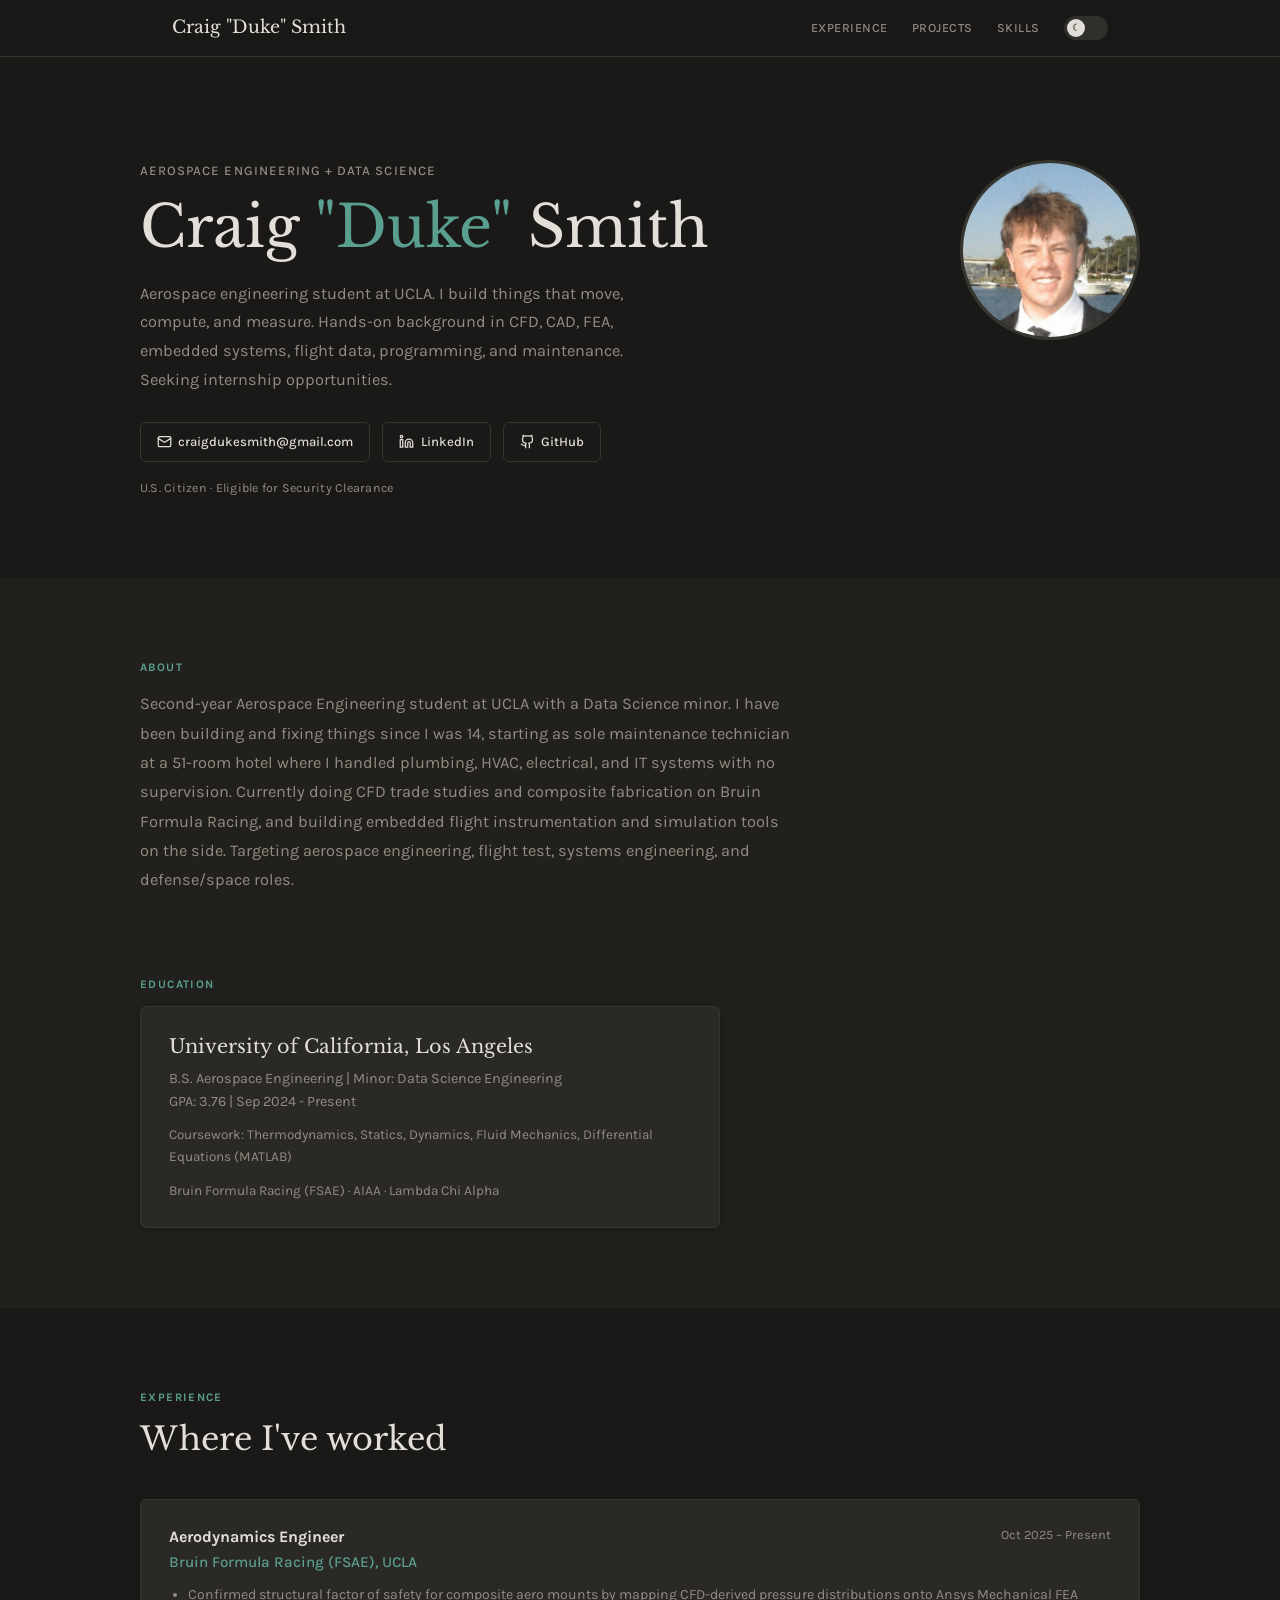
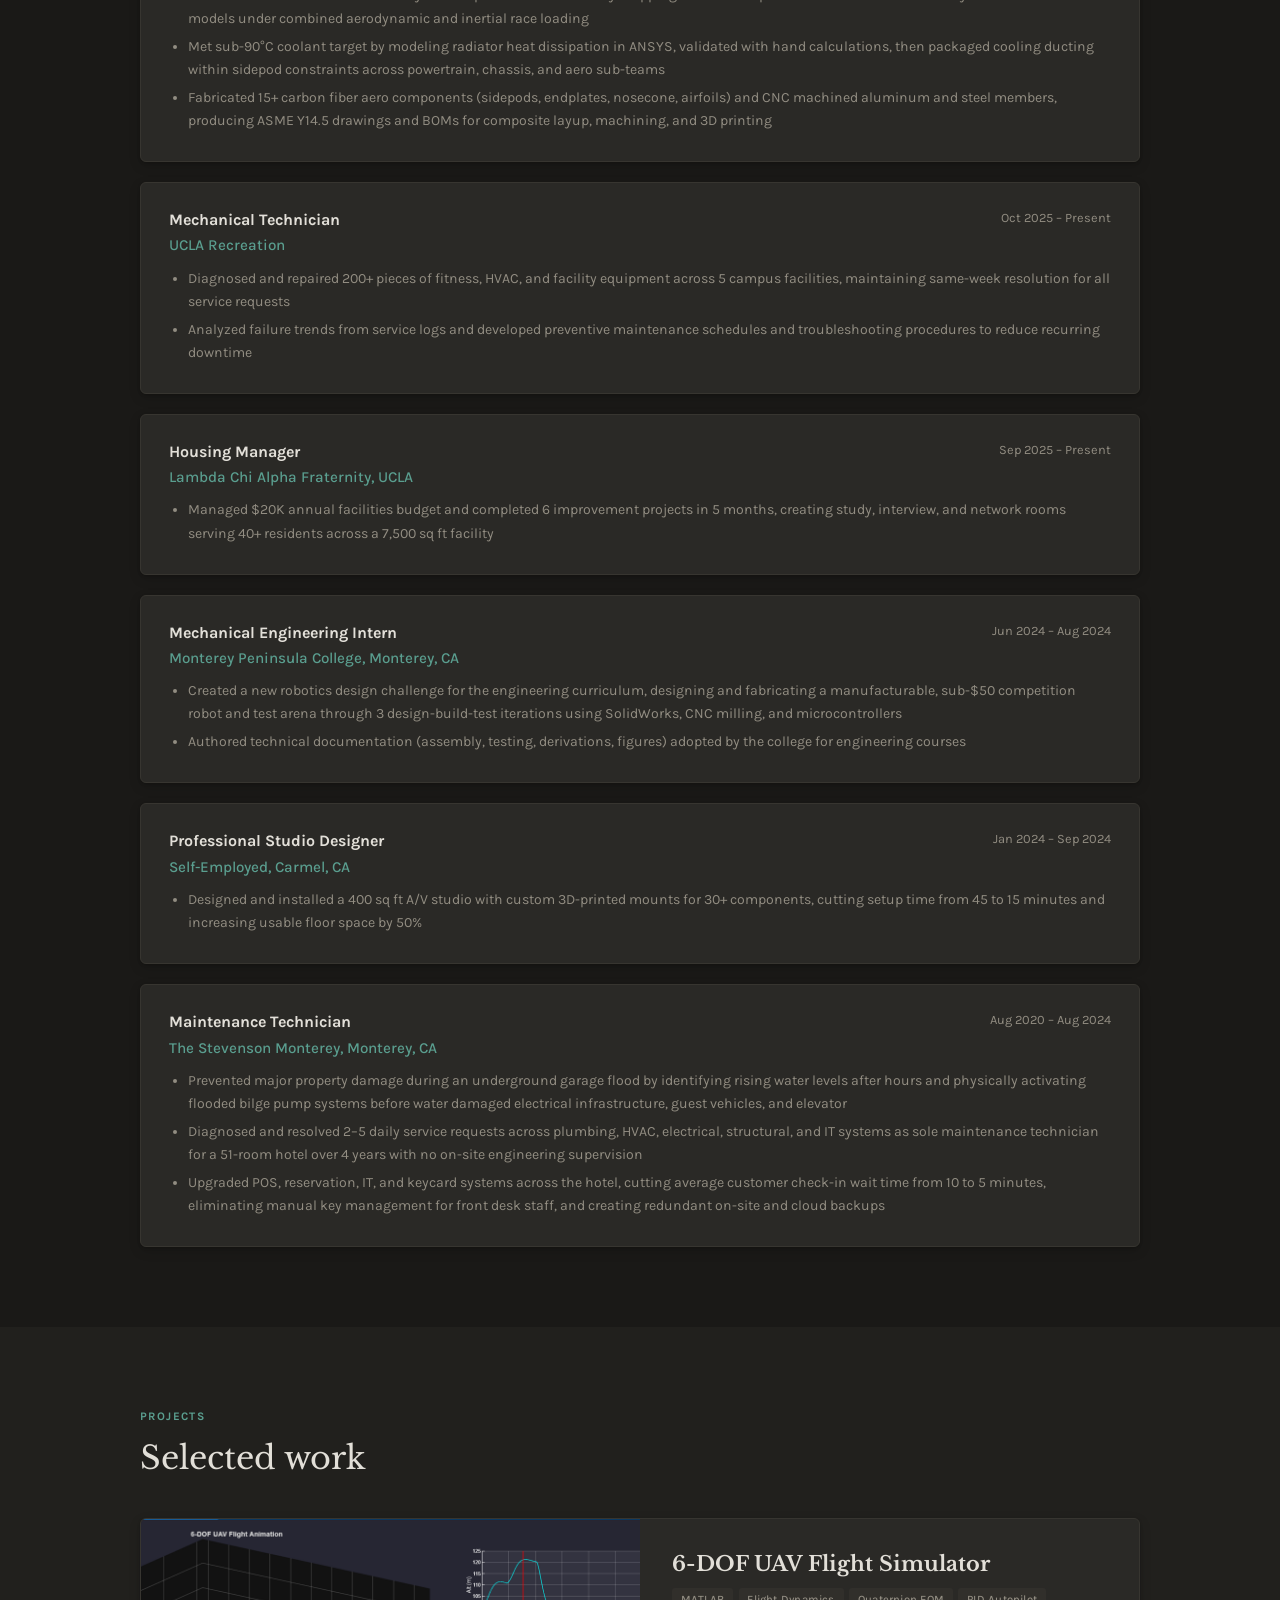
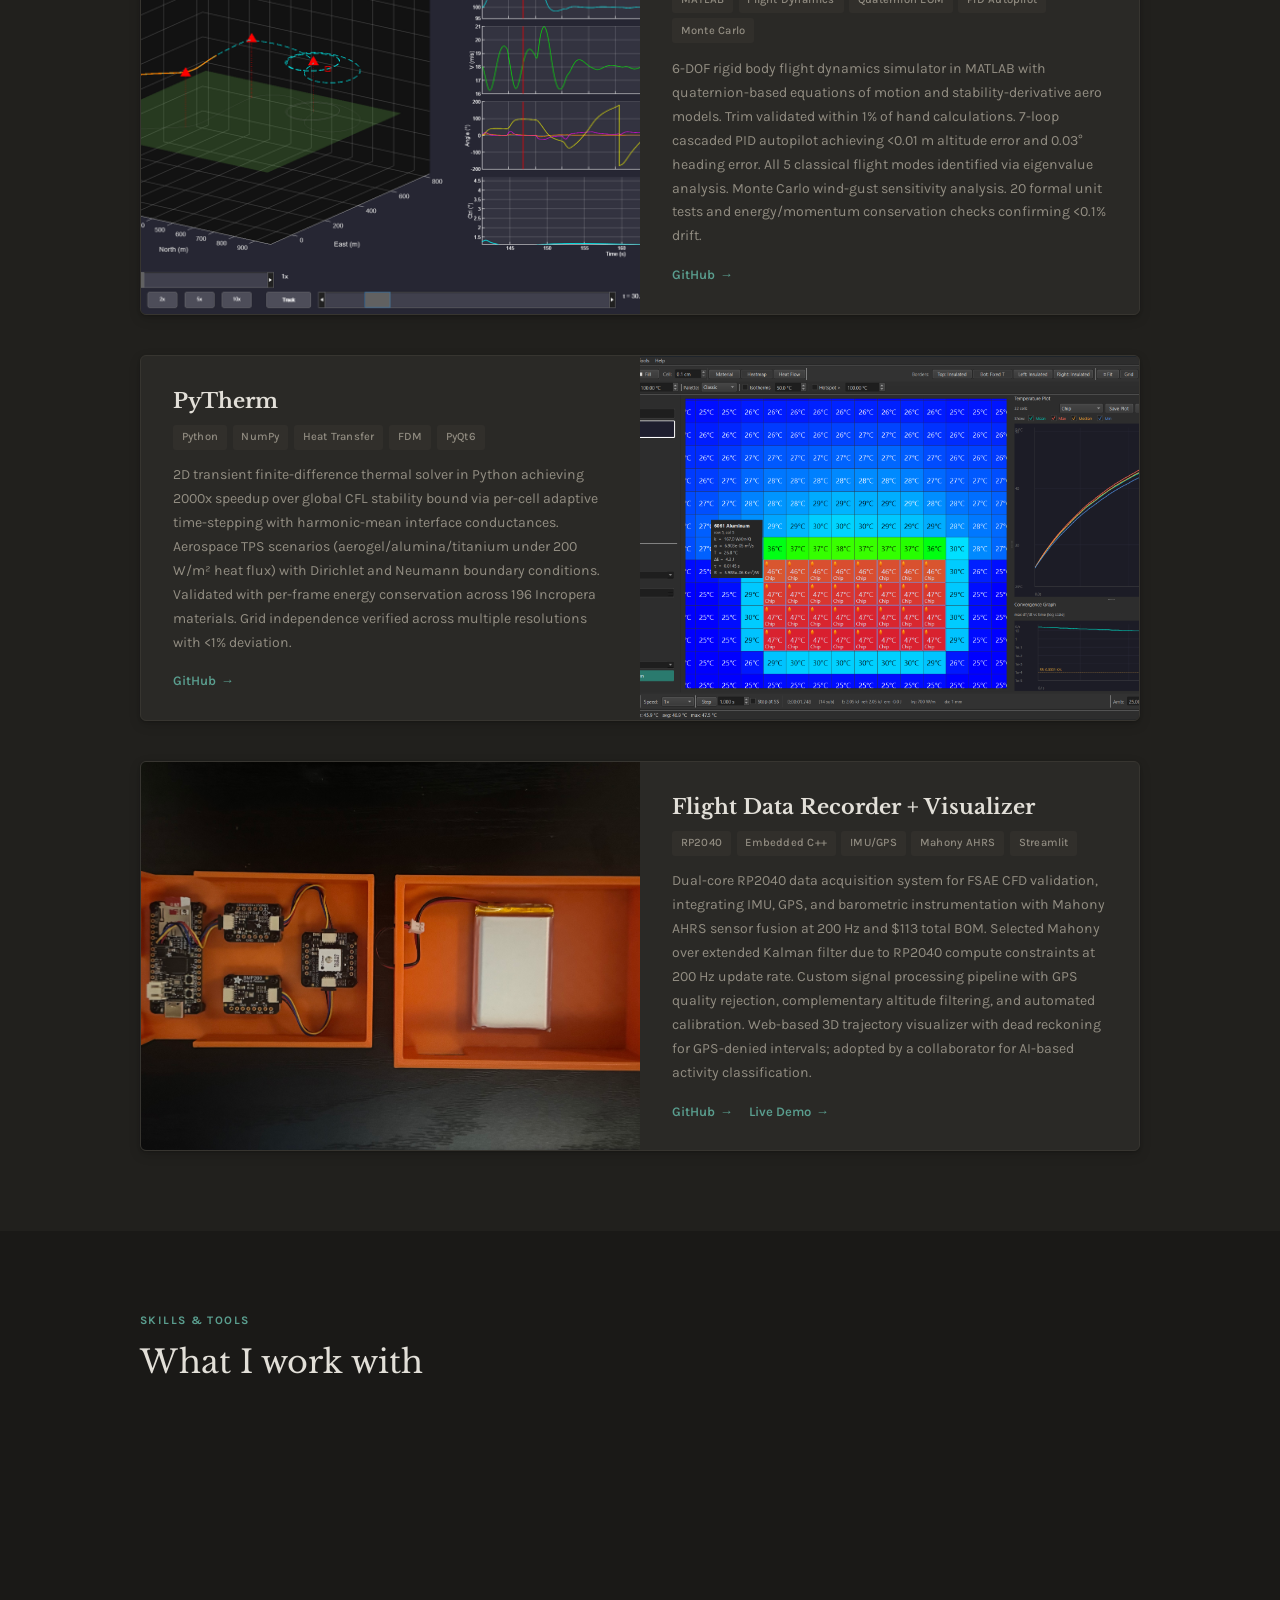
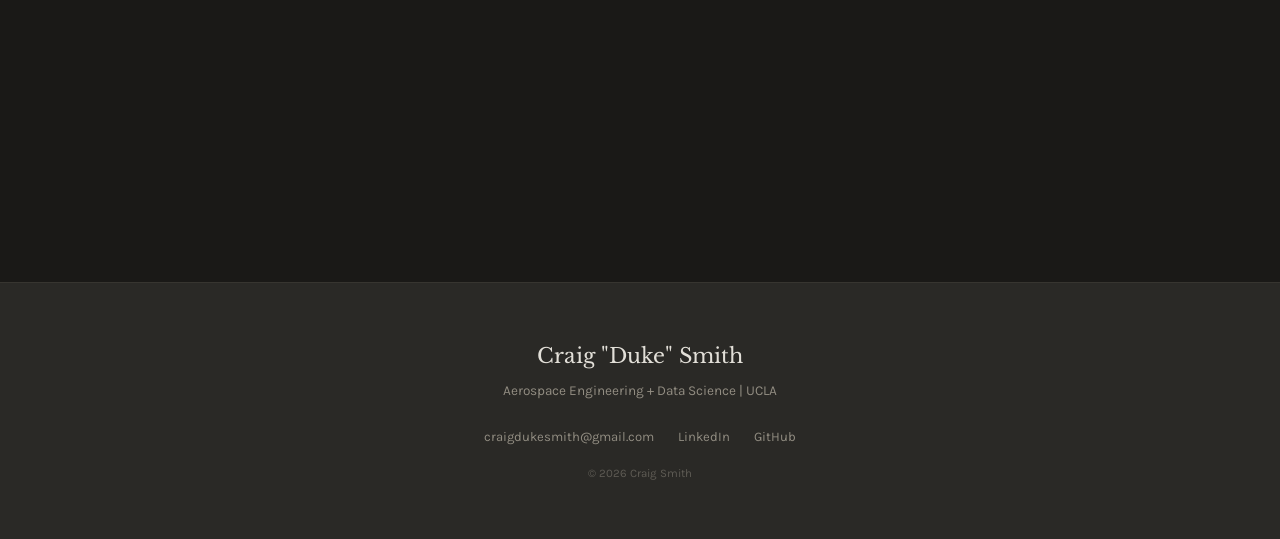
==== commit 64c5ab99: "Update sitemap and wording" ====
--- a/index.html
+++ b/index.html
@@ -5,6 +5,7 @@
   <meta name="viewport" content="width=device-width, initial-scale=1.0">
   <title>Craig "Duke" Smith | Aerospace Engineer</title>
   <meta name="description" content="Craig 'Duke' Smith — Aerospace Engineering student at UCLA. Portfolio of CFD, embedded systems, flight simulation, and hands-on engineering projects.">
+  <meta name="robots" content="index, follow">
   <link rel="preconnect" href="https://fonts.googleapis.com">
   <link rel="preconnect" href="https://fonts.gstatic.com" crossorigin>
   <link href="https://fonts.googleapis.com/css2?family=Libre+Baskerville:ital,wght@0,400;0,700;1,400&family=Karla:wght@400;500;600;700&display=swap" rel="stylesheet">
@@ -13,6 +14,7 @@
     var t = localStorage.getItem('theme');
     if (t) document.documentElement.setAttribute('data-theme', t);
   </script>
+  <noscript><style>.fade-in{opacity:1;transform:none}</style></noscript>
 </head>
 <body>
 
@@ -44,8 +46,9 @@
           <div class="hero-eyebrow">Aerospace Engineering + Data Science</div>
           <h1 class="hero-name">Craig <span class="accent">"Duke"</span> Smith</h1>
           <p class="hero-sub">
-            Aerospace engineering student at UCLA. I build things that fly, compute, and measure.
-            Hands-on background in CFD, embedded systems, flight data, and building maintenance.
+            Aerospace engineering student at UCLA. I build things that move, compute, and measure.
+            Hands-on background in CFD, CAD, FEA, embedded systems, flight data, programming, and maintenance.
+            Seeking internship opportunities.
           </p>
           <div class="hero-links">
             <a href="mailto:craigdukesmith@gmail.com">
@@ -97,7 +100,7 @@
           Coursework: Thermodynamics, Statics, Dynamics, Fluid Mechanics, Differential Equations (MATLAB)
         </div>
         <div class="edu-affiliations">
-          Bruin Formula Racing (FSAE) &middot; AIAA &middot; Bruin AI Research Club &middot; Lambda Chi Alpha
+          Bruin Formula Racing (FSAE) &middot; AIAA &middot; Lambda Chi Alpha
         </div>
       </div>
     </div>
@@ -120,8 +123,8 @@
           </div>
           <div class="exp-desc">
             <ul>
-              <li>Verified composite aero component mounting loads in Ansys Mechanical by mapping CFD-derived pressure distributions onto structural models, confirming factor of safety for combined aerodynamic and inertial race loading conditions</li>
-              <li>Achieved sub-90&deg;C coolant target by modeling radiator heat dissipation using ANSYS simulation, validated with hand calculations, then packaged cooling ducting within sidepod volume constraints across powertrain, chassis, and aero sub-teams</li>
+              <li>Confirmed structural factor of safety for composite aero mounts by mapping CFD-derived pressure distributions onto Ansys Mechanical FEA models under combined aerodynamic and inertial race loading</li>
+              <li>Met sub-90&deg;C coolant target by modeling radiator heat dissipation in ANSYS, validated with hand calculations, then packaged cooling ducting within sidepod constraints across powertrain, chassis, and aero sub-teams</li>
               <li>Fabricated 15+ carbon fiber aero components (sidepods, endplates, nosecone, airfoils) and CNC machined aluminum and steel members, producing ASME Y14.5 drawings and BOMs for composite layup, machining, and 3D printing</li>
             </ul>
           </div>
@@ -177,7 +180,7 @@
         <div class="exp-card fade-in">
           <div class="exp-header">
             <div>
-              <div class="exp-role">Recording and Photography Studio Designer</div>
+              <div class="exp-role">Professional Studio Designer</div>
               <div class="exp-company">Self-Employed, Carmel, CA</div>
             </div>
             <div class="exp-date">Jan 2024 &ndash; Sep 2024</div>
@@ -199,9 +202,9 @@
           </div>
           <div class="exp-desc">
             <ul>
+              <li>Prevented major property damage during an underground garage flood by identifying rising water levels after hours and physically activating flooded bilge pump systems before water damaged electrical infrastructure, guest vehicles, and elevator</li>
               <li>Diagnosed and resolved 2&ndash;5 daily service requests across plumbing, HVAC, electrical, structural, and IT systems as sole maintenance technician for a 51-room hotel over 4 years with no on-site engineering supervision</li>
               <li>Upgraded POS, reservation, IT, and keycard systems across the hotel, cutting average customer check-in wait time from 10 to 5 minutes, eliminating manual key management for front desk staff, and creating redundant on-site and cloud backups</li>
-              <li>Prevented major property damage during an underground garage flood by identifying rising water levels after hours and physically activating flooded bilge pump systems before water damaged electrical infrastructure, guest vehicles, and elevator</li>
             </ul>
           </div>
         </div>
@@ -219,7 +222,7 @@
 
         <div class="project-card fade-in">
           <div class="project-img">
-            <img src="images/6dof-sim.png" alt="6-DOF UAV Flight Simulator">
+            <img src="images/6dof-sim.png" alt="6-DOF UAV Flight Simulator" loading="lazy">
           </div>
           <div class="project-info">
             <h3 class="project-title">6-DOF UAV Flight Simulator</h3>
@@ -246,7 +249,7 @@
 
         <div class="project-card fade-in">
           <div class="project-img">
-            <img src="images/pytherm.png" alt="PyTherm">
+            <img src="images/pytherm.png" alt="PyTherm" loading="lazy">
           </div>
           <div class="project-info">
             <h3 class="project-title">PyTherm</h3>
@@ -263,6 +266,7 @@
               interface conductances. Aerospace TPS scenarios (aerogel/alumina/titanium under
               200 W/m&sup2; heat flux) with Dirichlet and Neumann boundary conditions. Validated with
               per-frame energy conservation across 196 Incropera materials.
+              Grid independence verified across multiple resolutions with &lt;1% deviation.
             </p>
             <div class="project-links">
               <a href="https://github.com/dukesmith0/pytherm" class="project-link" target="_blank" rel="noopener noreferrer">GitHub </a>
@@ -272,7 +276,7 @@
 
         <div class="project-card fade-in">
           <div class="project-img">
-            <img src="images/flight-logger.jpeg" alt="Flight Data Recorder + Visualizer">
+            <img src="images/flight-logger.jpeg" alt="Flight Data Recorder + Visualizer" loading="lazy">
           </div>
           <div class="project-info">
             <h3 class="project-title">Flight Data Recorder + Visualizer</h3>
@@ -286,6 +290,7 @@
             <p class="project-summary">
               Dual-core RP2040 data acquisition system for FSAE CFD validation, integrating IMU, GPS,
               and barometric instrumentation with Mahony AHRS sensor fusion at 200 Hz and $113 total BOM.
+              Selected Mahony over extended Kalman filter due to RP2040 compute constraints at 200 Hz update rate.
               Custom signal processing pipeline with GPS quality rejection, complementary altitude filtering,
               and automated calibration. Web-based 3D trajectory visualizer with dead reckoning for
               GPS-denied intervals; adopted by a collaborator for AI-based activity classification.
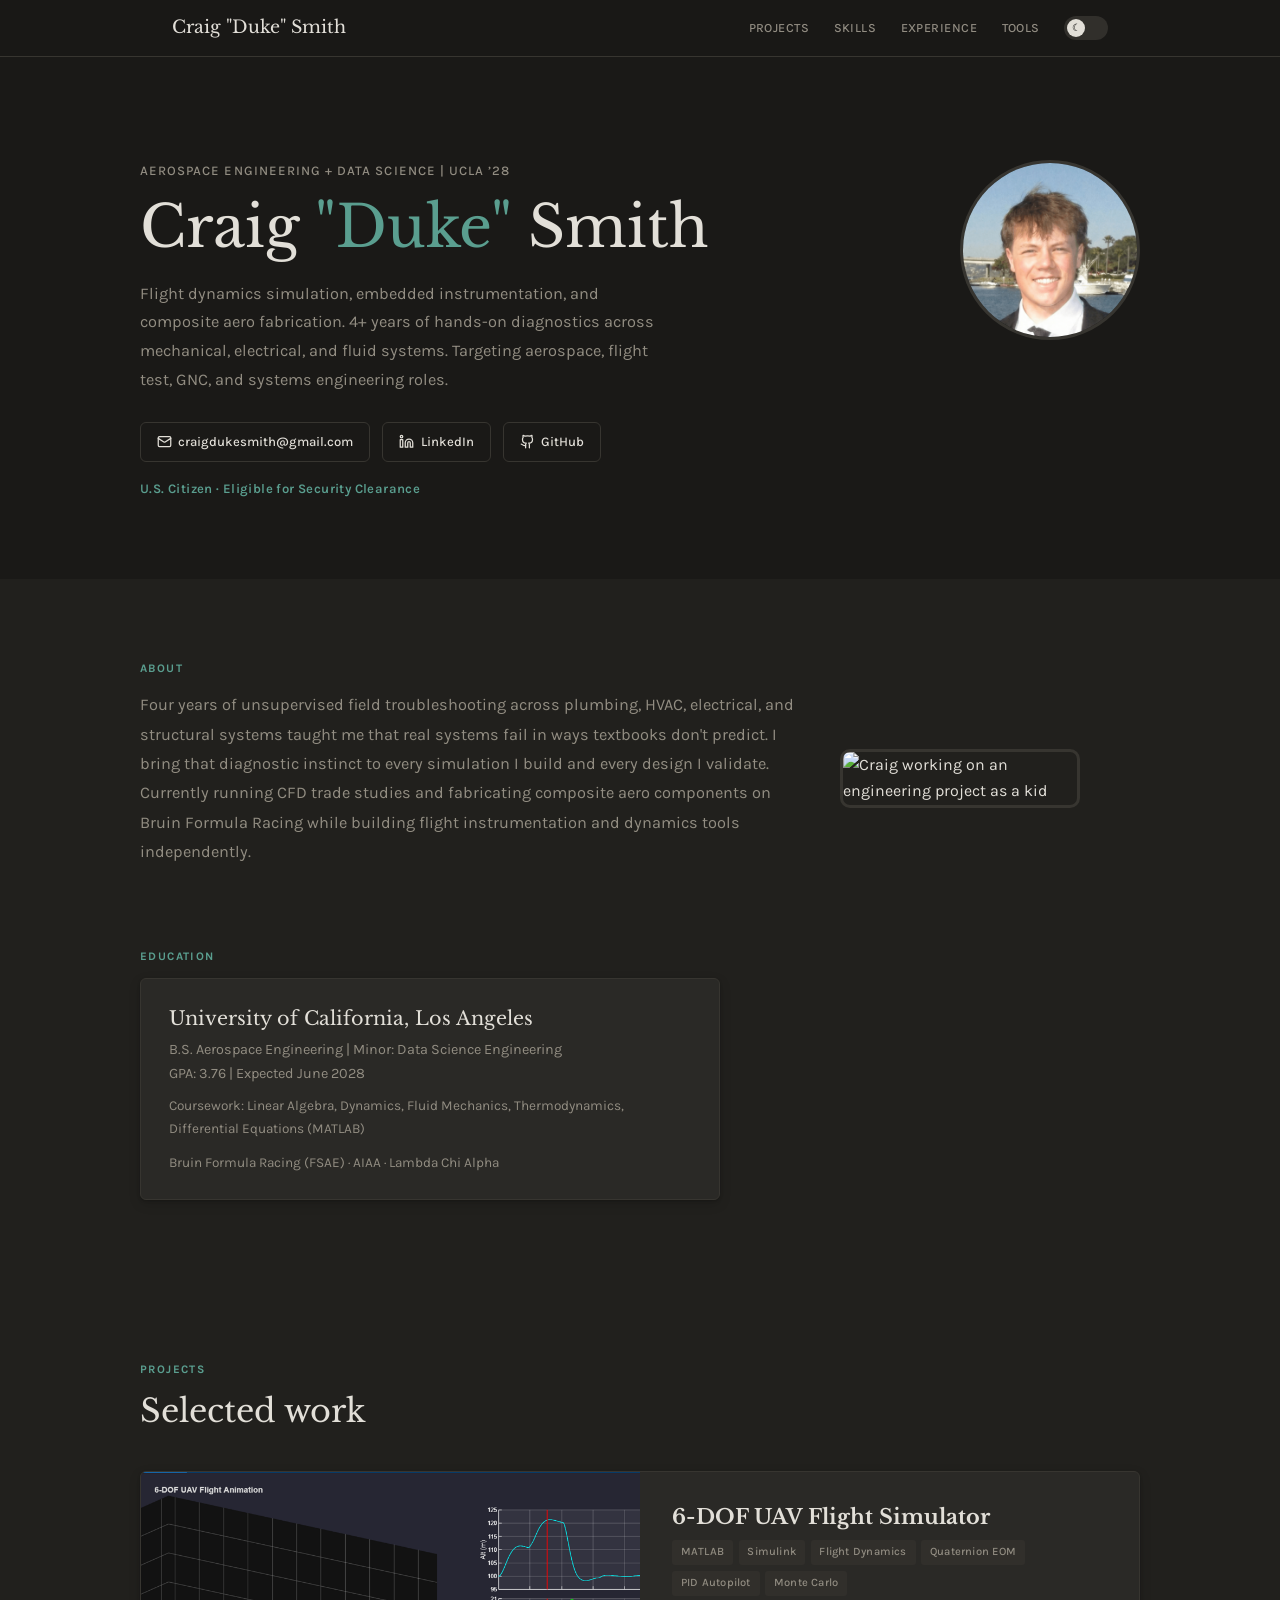
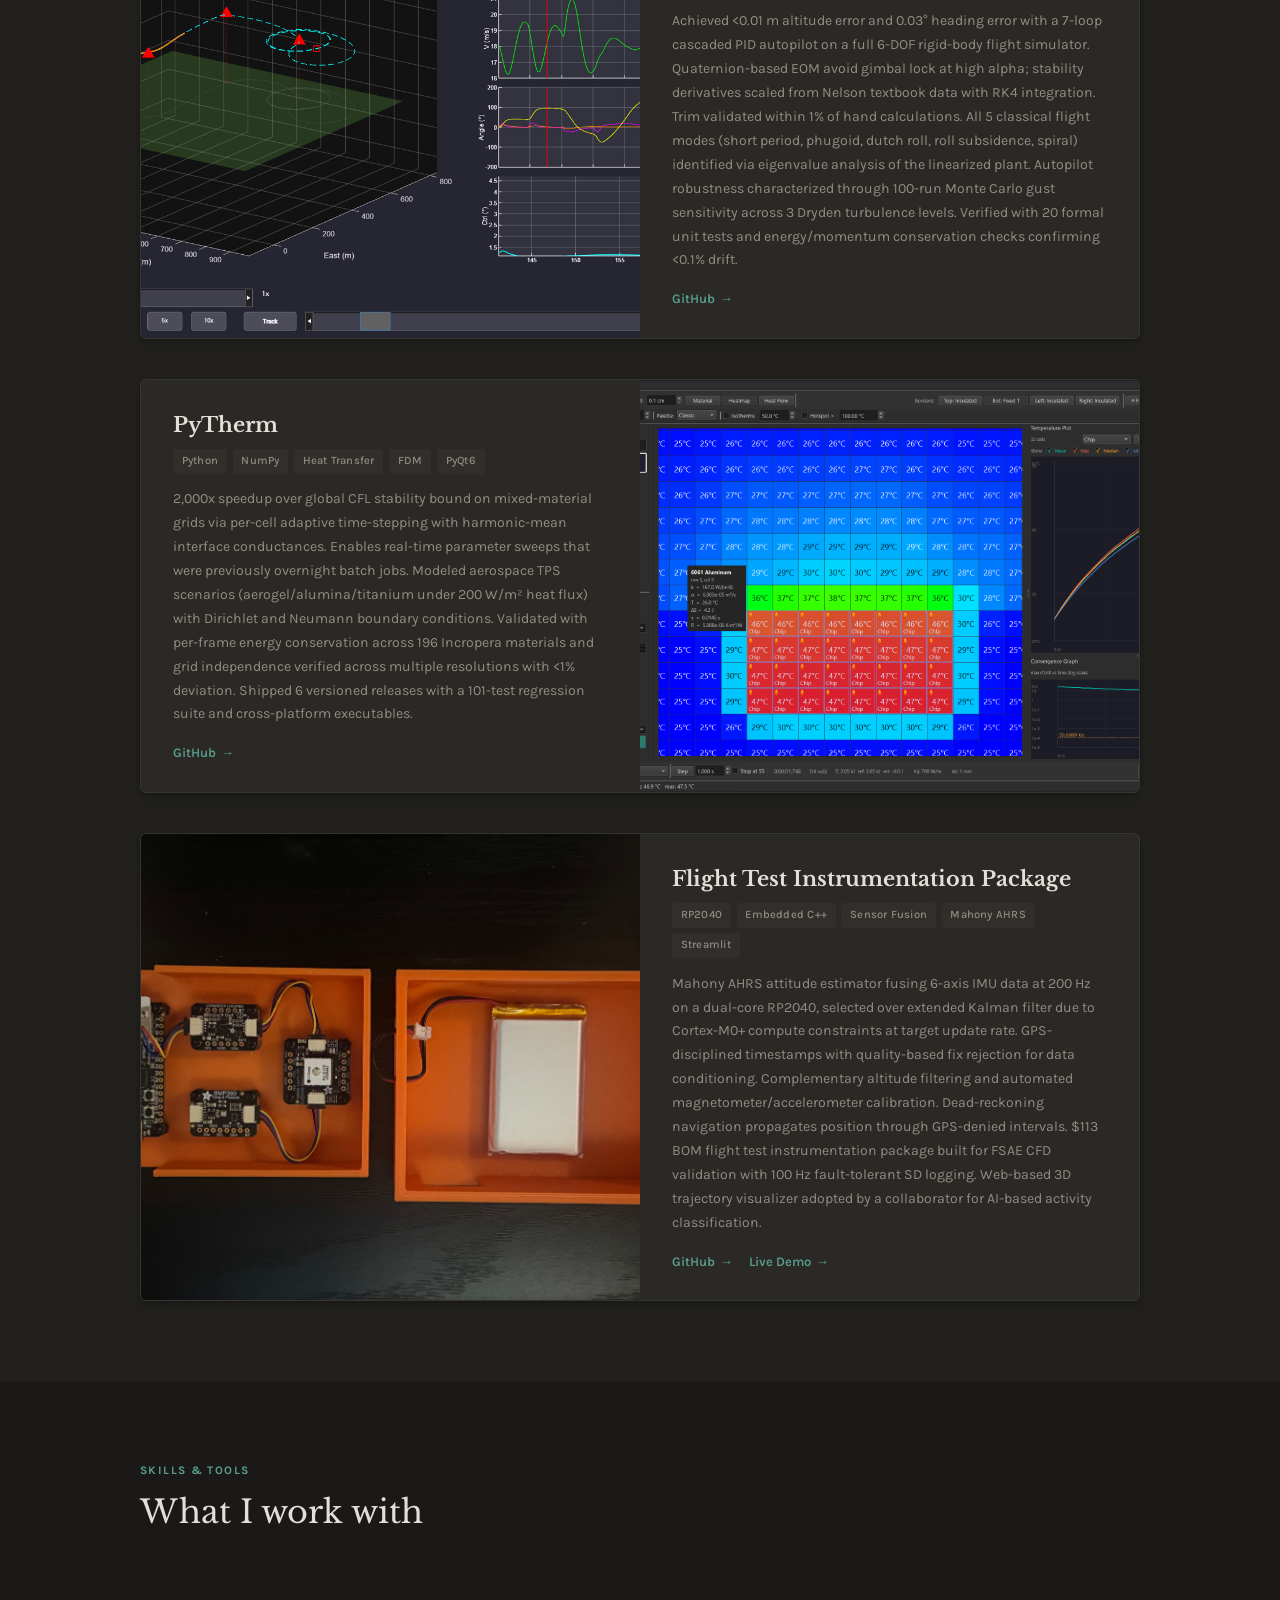
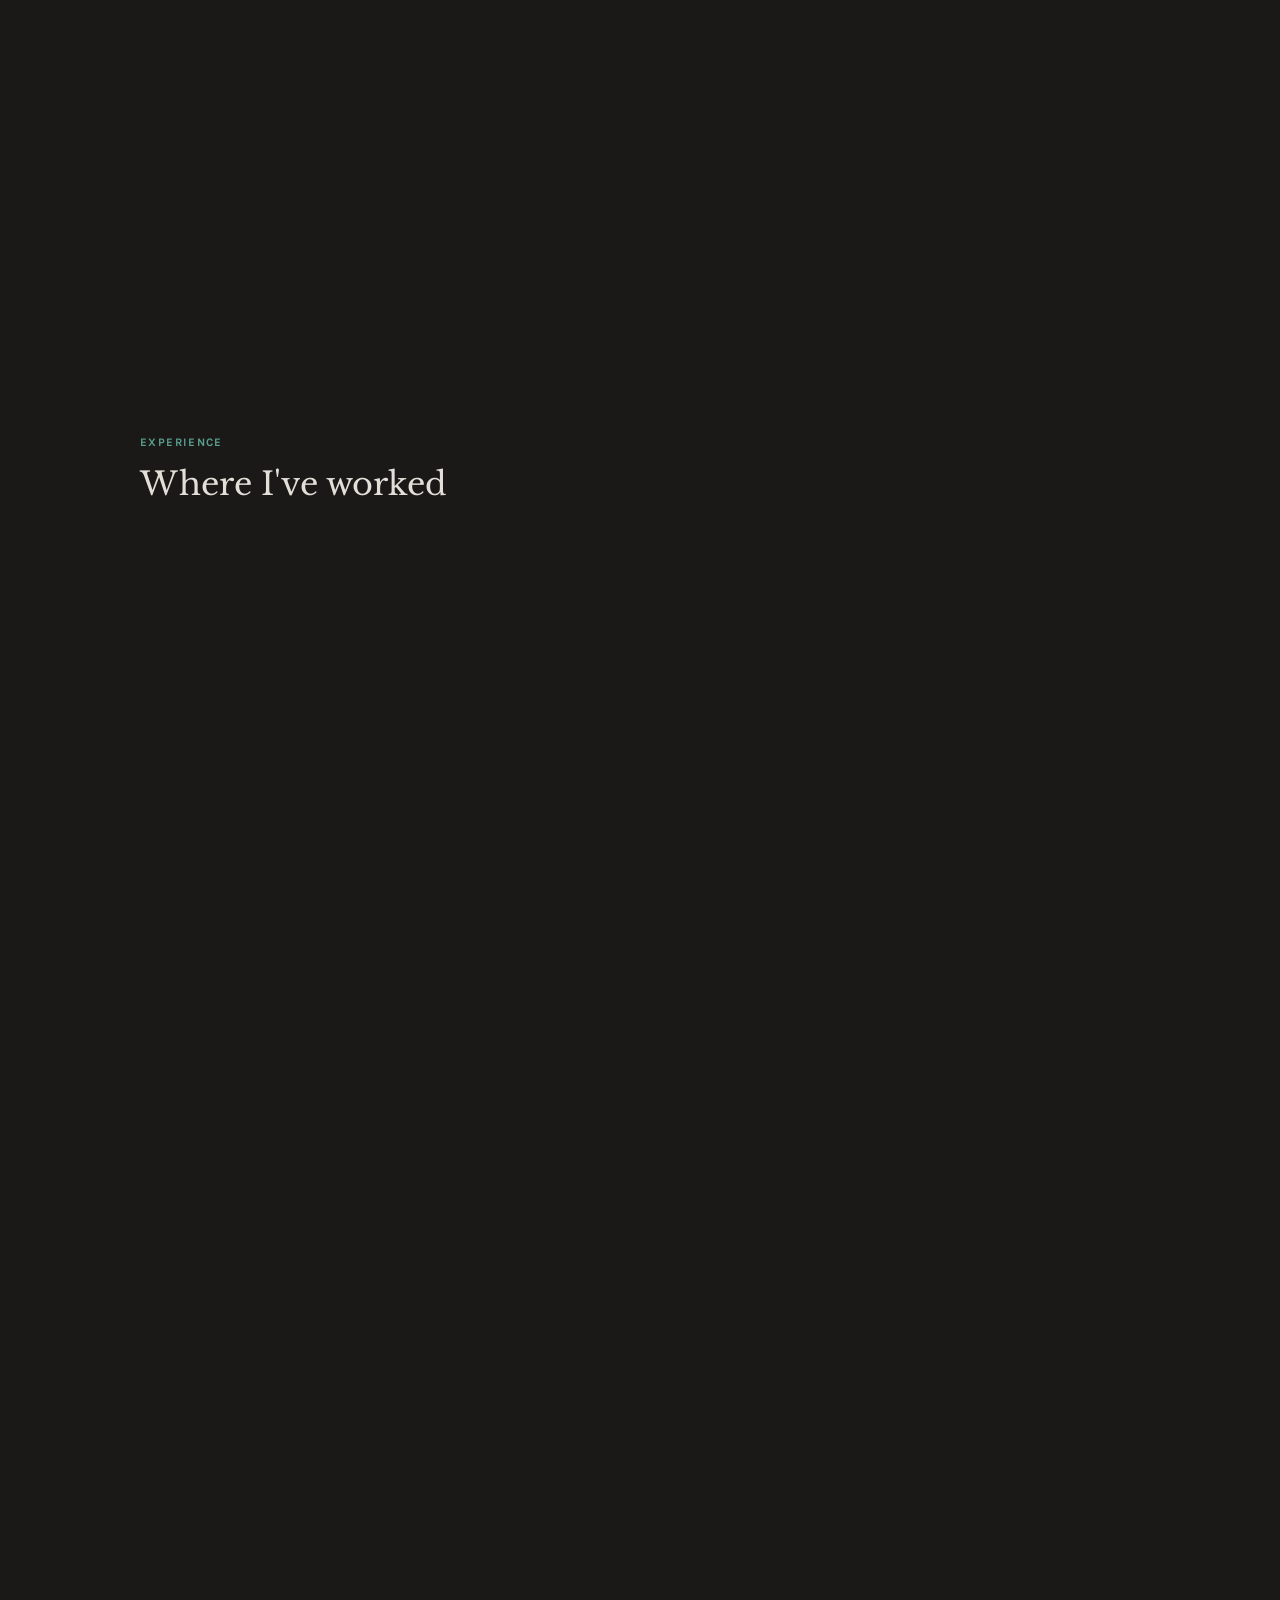
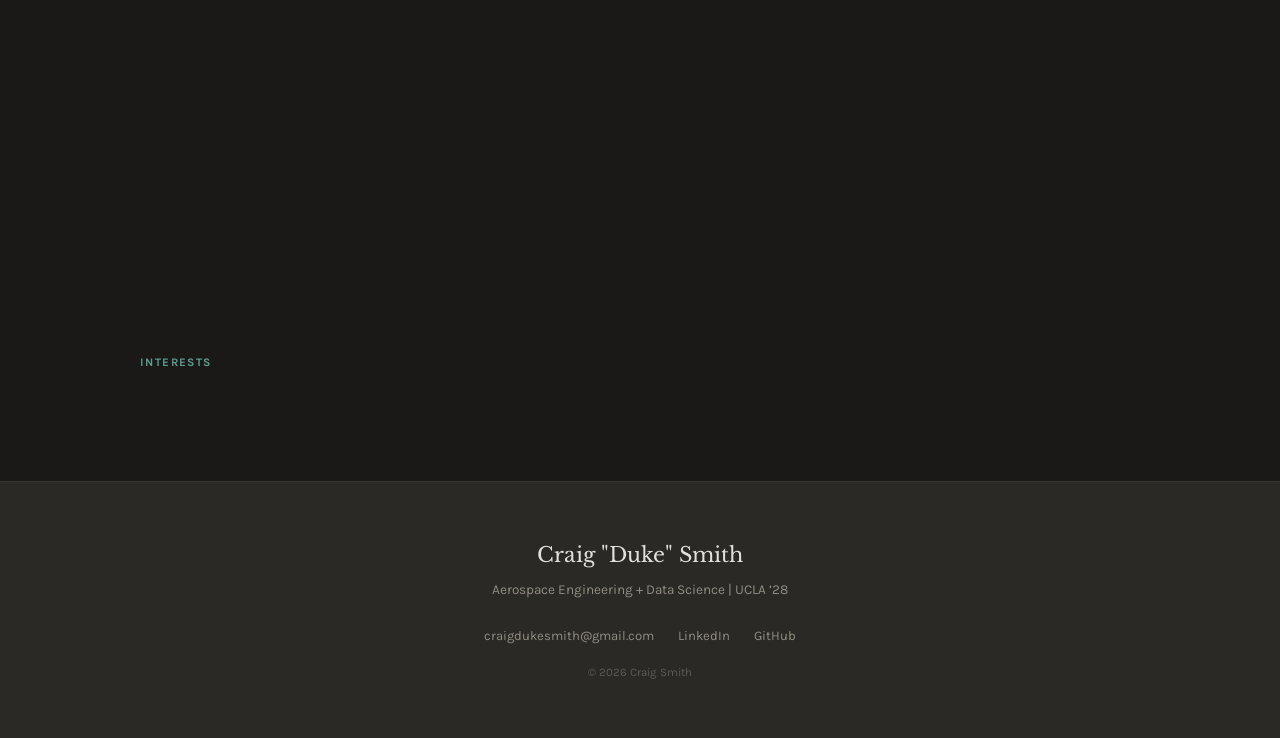
==== commit 79661c9a: "Add PID tuner tool, rewrite site content, fix accessibility - Add interactive PID controller tuner (" ====
--- a/index.html
+++ b/index.html
@@ -6,6 +6,7 @@
   <title>Craig "Duke" Smith | Aerospace Engineer</title>
   <meta name="description" content="Craig 'Duke' Smith — Aerospace Engineering student at UCLA. Portfolio of CFD, embedded systems, flight simulation, and hands-on engineering projects.">
   <meta name="robots" content="index, follow">
+  <link rel="canonical" href="https://www.craigdukesmith.com/">
   <link rel="preconnect" href="https://fonts.googleapis.com">
   <link rel="preconnect" href="https://fonts.gstatic.com" crossorigin>
   <link href="https://fonts.googleapis.com/css2?family=Libre+Baskerville:ital,wght@0,400;0,700;1,400&family=Karla:wght@400;500;600;700&display=swap" rel="stylesheet">
@@ -24,9 +25,10 @@
       <a href="#hero" class="nav-name">Craig "Duke" Smith</a>
       <div class="nav-right">
         <div class="nav-links">
-          <a href="#experience">Experience</a>
           <a href="#projects">Projects</a>
           <a href="#skills">Skills</a>
+          <a href="#experience">Experience</a>
+          <a href="tools/pid-tuner.html">Tools</a>
         </div>
         <button class="theme-toggle" id="themeToggle" aria-label="Toggle theme">
           <div class="knob">
@@ -43,12 +45,12 @@
     <div class="container">
       <div class="hero-layout">
         <div class="hero-text">
-          <div class="hero-eyebrow">Aerospace Engineering + Data Science</div>
+          <div class="hero-eyebrow">Aerospace Engineering + Data Science | UCLA &rsquo;28</div>
           <h1 class="hero-name">Craig <span class="accent">"Duke"</span> Smith</h1>
           <p class="hero-sub">
-            Aerospace engineering student at UCLA. I build things that move, compute, and measure.
-            Hands-on background in CFD, CAD, FEA, embedded systems, flight data, programming, and maintenance.
-            Seeking internship opportunities.
+            Flight dynamics simulation, embedded instrumentation, and composite aero fabrication.
+            4+ years of hands-on diagnostics across mechanical, electrical, and fluid systems.
+            Targeting aerospace, flight test, GNC, and systems engineering roles.
           </p>
           <div class="hero-links">
             <a href="mailto:craigdukesmith@gmail.com">
@@ -63,12 +65,11 @@
               <svg xmlns="http://www.w3.org/2000/svg" viewBox="0 0 24 24" fill="none" stroke="currentColor" stroke-width="2" stroke-linecap="round" stroke-linejoin="round"><path d="M15 22v-4a4.8 4.8 0 0 0-1-3.5c3 0 6-2 6-5.5.08-1.25-.27-2.48-1-3.5.28-1.15.28-2.35 0-3.5 0 0-1 0-3 1.5-2.64-.5-5.36-.5-8 0C6 2 5 2 5 2c-.3 1.15-.3 2.35 0 3.5A5.403 5.403 0 0 0 4 9c0 3.5 3 5.5 6 5.5-.39.49-.68 1.05-.85 1.65-.17.6-.22 1.23-.15 1.85v4"/><path d="M9 18c-4.51 2-5-2-7-2"/></svg>
               GitHub
             </a>
-
-          </div>
-          <div class="hero-meta">U.S. Citizen &middot; Eligible for Security Clearance</div>
+          </div>
+          <div class="hero-meta-prominent">U.S. Citizen &middot; Eligible for Security Clearance</div>
         </div>
         <div class="hero-photo">
-          <img src="images/headshot.png" alt="Craig Smith">
+          <img src="images/headshot.png" alt="Craig Duke Smith">
         </div>
       </div>
     </div>
@@ -78,14 +79,17 @@
   <section id="about">
     <div class="container">
       <div class="section-label">About</div>
-      <p class="about-text fade-in">
-        Second-year Aerospace Engineering student at UCLA with a Data Science minor.
-        I have been building and fixing things since I was 14, starting as sole maintenance technician at a 51-room hotel
-        where I handled plumbing, HVAC, electrical, and IT systems with no supervision.
-        Currently doing CFD trade studies and composite fabrication on Bruin Formula Racing,
-        and building embedded flight instrumentation and simulation tools on the side.
-        Targeting aerospace engineering, flight test, systems engineering, and defense/space roles.
-      </p>
+      <div class="about-layout fade-in">
+        <p class="about-text">
+          Four years of unsupervised field troubleshooting across plumbing, HVAC, electrical, and structural systems
+          taught me that real systems fail in ways textbooks don't predict. I bring that diagnostic instinct to every
+          simulation I build and every design I validate. Currently running CFD trade studies and fabricating composite
+          aero components on Bruin Formula Racing while building flight instrumentation and dynamics tools independently.
+        </p>
+        <div class="about-photo">
+          <img src="images/young1.png" alt="Craig working on an engineering project as a kid" loading="lazy" data-lightbox tabindex="0" role="button" aria-label="Enlarge image">
+        </div>
+      </div>
     </div>
   </section>
 
@@ -95,120 +99,13 @@
       <div class="edu-card fade-in">
         <div class="edu-school">University of California, Los Angeles</div>
         <div class="edu-detail">B.S. Aerospace Engineering | Minor: Data Science Engineering</div>
-        <div class="edu-detail">GPA: 3.76 | Sep 2024 - Present</div>
+        <div class="edu-detail">GPA: 3.76 | Expected June 2028</div>
         <div class="edu-detail edu-coursework">
-          Coursework: Thermodynamics, Statics, Dynamics, Fluid Mechanics, Differential Equations (MATLAB)
+          Coursework: Linear Algebra, Dynamics, Fluid Mechanics, Thermodynamics, Differential Equations (MATLAB)
         </div>
         <div class="edu-affiliations">
           Bruin Formula Racing (FSAE) &middot; AIAA &middot; Lambda Chi Alpha
         </div>
-      </div>
-    </div>
-  </section>
-
-  <!-- EXPERIENCE -->
-  <section id="experience">
-    <div class="container">
-      <div class="section-label">Experience</div>
-      <h2 class="section-title">Where I've worked</h2>
-      <div class="exp-list">
-
-        <div class="exp-card fade-in">
-          <div class="exp-header">
-            <div>
-              <div class="exp-role">Aerodynamics Engineer</div>
-              <div class="exp-company">Bruin Formula Racing (FSAE), UCLA</div>
-            </div>
-            <div class="exp-date">Oct 2025 &ndash; Present</div>
-          </div>
-          <div class="exp-desc">
-            <ul>
-              <li>Confirmed structural factor of safety for composite aero mounts by mapping CFD-derived pressure distributions onto Ansys Mechanical FEA models under combined aerodynamic and inertial race loading</li>
-              <li>Met sub-90&deg;C coolant target by modeling radiator heat dissipation in ANSYS, validated with hand calculations, then packaged cooling ducting within sidepod constraints across powertrain, chassis, and aero sub-teams</li>
-              <li>Fabricated 15+ carbon fiber aero components (sidepods, endplates, nosecone, airfoils) and CNC machined aluminum and steel members, producing ASME Y14.5 drawings and BOMs for composite layup, machining, and 3D printing</li>
-            </ul>
-          </div>
-        </div>
-
-        <div class="exp-card fade-in">
-          <div class="exp-header">
-            <div>
-              <div class="exp-role">Mechanical Technician</div>
-              <div class="exp-company">UCLA Recreation</div>
-            </div>
-            <div class="exp-date">Oct 2025 &ndash; Present</div>
-          </div>
-          <div class="exp-desc">
-            <ul>
-              <li>Diagnosed and repaired 200+ pieces of fitness, HVAC, and facility equipment across 5 campus facilities, maintaining same-week resolution for all service requests</li>
-              <li>Analyzed failure trends from service logs and developed preventive maintenance schedules and troubleshooting procedures to reduce recurring downtime</li>
-            </ul>
-          </div>
-        </div>
-
-        <div class="exp-card fade-in">
-          <div class="exp-header">
-            <div>
-              <div class="exp-role">Housing Manager</div>
-              <div class="exp-company">Lambda Chi Alpha Fraternity, UCLA</div>
-            </div>
-            <div class="exp-date">Sep 2025 &ndash; Present</div>
-          </div>
-          <div class="exp-desc">
-            <ul>
-              <li>Managed $20K annual facilities budget and completed 6 improvement projects in 5 months, creating study, interview, and network rooms serving 40+ residents across a 7,500 sq ft facility</li>
-            </ul>
-          </div>
-        </div>
-
-        <div class="exp-card fade-in">
-          <div class="exp-header">
-            <div>
-              <div class="exp-role">Mechanical Engineering Intern</div>
-              <div class="exp-company">Monterey Peninsula College, Monterey, CA</div>
-            </div>
-            <div class="exp-date">Jun 2024 &ndash; Aug 2024</div>
-          </div>
-          <div class="exp-desc">
-            <ul>
-              <li>Created a new robotics design challenge for the engineering curriculum, designing and fabricating a manufacturable, sub-$50 competition robot and test arena through 3 design-build-test iterations using SolidWorks, CNC milling, and microcontrollers</li>
-              <li>Authored technical documentation (assembly, testing, derivations, figures) adopted by the college for engineering courses</li>
-            </ul>
-          </div>
-        </div>
-
-        <div class="exp-card fade-in">
-          <div class="exp-header">
-            <div>
-              <div class="exp-role">Professional Studio Designer</div>
-              <div class="exp-company">Self-Employed, Carmel, CA</div>
-            </div>
-            <div class="exp-date">Jan 2024 &ndash; Sep 2024</div>
-          </div>
-          <div class="exp-desc">
-            <ul>
-              <li>Designed and installed a 400 sq ft A/V studio with custom 3D-printed mounts for 30+ components, cutting setup time from 45 to 15 minutes and increasing usable floor space by 50%</li>
-            </ul>
-          </div>
-        </div>
-
-        <div class="exp-card fade-in">
-          <div class="exp-header">
-            <div>
-              <div class="exp-role">Maintenance Technician</div>
-              <div class="exp-company">The Stevenson Monterey, Monterey, CA</div>
-            </div>
-            <div class="exp-date">Aug 2020 &ndash; Aug 2024</div>
-          </div>
-          <div class="exp-desc">
-            <ul>
-              <li>Prevented major property damage during an underground garage flood by identifying rising water levels after hours and physically activating flooded bilge pump systems before water damaged electrical infrastructure, guest vehicles, and elevator</li>
-              <li>Diagnosed and resolved 2&ndash;5 daily service requests across plumbing, HVAC, electrical, structural, and IT systems as sole maintenance technician for a 51-room hotel over 4 years with no on-site engineering supervision</li>
-              <li>Upgraded POS, reservation, IT, and keycard systems across the hotel, cutting average customer check-in wait time from 10 to 5 minutes, eliminating manual key management for front desk staff, and creating redundant on-site and cloud backups</li>
-            </ul>
-          </div>
-        </div>
-
       </div>
     </div>
   </section>
@@ -222,34 +119,36 @@
 
         <div class="project-card fade-in">
           <div class="project-img">
-            <img src="images/6dof-sim.png" alt="6-DOF UAV Flight Simulator" loading="lazy">
+            <img src="images/6dof-sim.png" alt="6-DOF UAV Flight Simulator" loading="lazy" data-lightbox tabindex="0" role="button" aria-label="Enlarge image">
           </div>
           <div class="project-info">
             <h3 class="project-title">6-DOF UAV Flight Simulator</h3>
             <div class="project-tags">
               <span>MATLAB</span>
+              <span>Simulink</span>
               <span>Flight Dynamics</span>
               <span>Quaternion EOM</span>
               <span>PID Autopilot</span>
               <span>Monte Carlo</span>
             </div>
             <p class="project-summary">
-              6-DOF rigid body flight dynamics simulator in MATLAB with quaternion-based equations of motion
-              and stability-derivative aero models. Trim validated within 1% of hand calculations.
-              7-loop cascaded PID autopilot achieving &lt;0.01 m altitude error and 0.03&deg; heading error.
-              All 5 classical flight modes identified via eigenvalue analysis. Monte Carlo wind-gust
-              sensitivity analysis. 20 formal unit tests and energy/momentum conservation checks
-              confirming &lt;0.1% drift.
+              Achieved &lt;0.01 m altitude error and 0.03&deg; heading error with a 7-loop cascaded PID autopilot
+              on a full 6-DOF rigid-body flight simulator. Quaternion-based EOM avoid gimbal lock at high alpha;
+              stability derivatives scaled from Nelson textbook data with RK4 integration. Trim validated within
+              1% of hand calculations. All 5 classical flight modes (short period, phugoid, dutch roll, roll
+              subsidence, spiral) identified via eigenvalue analysis of the linearized plant. Autopilot robustness
+              characterized through 100-run Monte Carlo gust sensitivity across 3 Dryden turbulence levels.
+              Verified with 20 formal unit tests and energy/momentum conservation checks confirming &lt;0.1% drift.
             </p>
             <div class="project-links">
-              <a href="https://github.com/dukesmith0/6dof-uav-sim" class="project-link" target="_blank" rel="noopener noreferrer">GitHub </a>
+              <a href="https://github.com/dukesmith0/6dof-uav-sim" class="project-link" target="_blank" rel="noopener noreferrer">GitHub</a>
             </div>
           </div>
         </div>
 
         <div class="project-card fade-in">
           <div class="project-img">
-            <img src="images/pytherm.png" alt="PyTherm" loading="lazy">
+            <img src="images/pytherm.png" alt="PyTherm" loading="lazy" data-lightbox tabindex="0" role="button" aria-label="Enlarge image">
           </div>
           <div class="project-info">
             <h3 class="project-title">PyTherm</h3>
@@ -261,43 +160,45 @@
               <span>PyQt6</span>
             </div>
             <p class="project-summary">
-              2D transient finite-difference thermal solver in Python achieving 2000x speedup
-              over global CFL stability bound via per-cell adaptive time-stepping with harmonic-mean
-              interface conductances. Aerospace TPS scenarios (aerogel/alumina/titanium under
-              200 W/m&sup2; heat flux) with Dirichlet and Neumann boundary conditions. Validated with
-              per-frame energy conservation across 196 Incropera materials.
-              Grid independence verified across multiple resolutions with &lt;1% deviation.
+              2,000x speedup over global CFL stability bound on mixed-material grids via per-cell adaptive
+              time-stepping with harmonic-mean interface conductances. Enables real-time parameter sweeps
+              that were previously overnight batch jobs. Modeled aerospace TPS scenarios (aerogel/alumina/titanium
+              under 200 W/m&sup2; heat flux) with Dirichlet and Neumann boundary conditions. Validated with
+              per-frame energy conservation across 196 Incropera materials and grid independence verified
+              across multiple resolutions with &lt;1% deviation. Shipped 6 versioned releases with a 101-test
+              regression suite and cross-platform executables.
             </p>
             <div class="project-links">
-              <a href="https://github.com/dukesmith0/pytherm" class="project-link" target="_blank" rel="noopener noreferrer">GitHub </a>
+              <a href="https://github.com/dukesmith0/pytherm" class="project-link" target="_blank" rel="noopener noreferrer">GitHub</a>
             </div>
           </div>
         </div>
 
         <div class="project-card fade-in">
           <div class="project-img">
-            <img src="images/flight-logger.jpeg" alt="Flight Data Recorder + Visualizer" loading="lazy">
+            <img src="images/flight-logger.jpeg" alt="Flight Test Instrumentation Package" loading="lazy" data-lightbox tabindex="0" role="button" aria-label="Enlarge image">
           </div>
           <div class="project-info">
-            <h3 class="project-title">Flight Data Recorder + Visualizer</h3>
+            <h3 class="project-title">Flight Test Instrumentation Package</h3>
             <div class="project-tags">
               <span>RP2040</span>
               <span>Embedded C++</span>
-              <span>IMU/GPS</span>
+              <span>Sensor Fusion</span>
               <span>Mahony AHRS</span>
               <span>Streamlit</span>
             </div>
             <p class="project-summary">
-              Dual-core RP2040 data acquisition system for FSAE CFD validation, integrating IMU, GPS,
-              and barometric instrumentation with Mahony AHRS sensor fusion at 200 Hz and $113 total BOM.
-              Selected Mahony over extended Kalman filter due to RP2040 compute constraints at 200 Hz update rate.
-              Custom signal processing pipeline with GPS quality rejection, complementary altitude filtering,
-              and automated calibration. Web-based 3D trajectory visualizer with dead reckoning for
-              GPS-denied intervals; adopted by a collaborator for AI-based activity classification.
+              Mahony AHRS attitude estimator fusing 6-axis IMU data at 200 Hz on a dual-core RP2040,
+              selected over extended Kalman filter due to Cortex-M0+ compute constraints at target update rate.
+              GPS-disciplined timestamps with quality-based fix rejection for data conditioning. Complementary
+              altitude filtering and automated magnetometer/accelerometer calibration. Dead-reckoning navigation
+              propagates position through GPS-denied intervals. $113 BOM flight test instrumentation package
+              built for FSAE CFD validation with 100 Hz fault-tolerant SD logging. Web-based 3D trajectory
+              visualizer adopted by a collaborator for AI-based activity classification.
             </p>
             <div class="project-links">
-              <a href="https://github.com/dukesmith0/rp2040-black-box" class="project-link" target="_blank" rel="noopener noreferrer">GitHub </a>
-              <a href="https://rp2040-fdr-visualizer.streamlit.app" class="project-link" target="_blank" rel="noopener noreferrer">Live Demo </a>
+              <a href="https://github.com/dukesmith0/rp2040-black-box" class="project-link" target="_blank" rel="noopener noreferrer">GitHub</a>
+              <a href="https://rp2040-fdr-visualizer.streamlit.app" class="project-link" target="_blank" rel="noopener noreferrer">Live Demo</a>
             </div>
           </div>
         </div>
@@ -313,9 +214,9 @@
       <h2 class="section-title">What I work with</h2>
       <div class="skills-grid fade-in">
         <div class="skill-group">
-          <h3>Simulation</h3>
+          <h3>Simulation &amp; CAD</h3>
           <ul>
-            <li>MATLAB</li>
+            <li>MATLAB / Simulink</li>
             <li>STAR-CCM+ (CFD)</li>
             <li>Ansys Mechanical (FEA)</li>
             <li>Thermal Analysis (FDM)</li>
@@ -349,33 +250,153 @@
         <div class="skill-group">
           <h3>Methods</h3>
           <ul>
-            <li>Root Cause Analysis</li>
             <li>Trade Studies</li>
             <li>Verification &amp; Validation</li>
-            <li>Data Acquisition</li>
+            <li>Root Cause Analysis</li>
+            <li>Failure Mode Analysis</li>
+            <li>Requirements Decomposition</li>
+            <li>Test Matrix Development</li>
+            <li>Configuration Management</li>
+            <li>Sensor Fusion (Mahony / EKF)</li>
+            <li>Data Acquisition &amp; Conditioning</li>
             <li>ASME Y14.5 (GD&amp;T)</li>
           </ul>
         </div>
       </div>
-
-      <div class="interests-section fade-in">
-        <div class="section-label">Interests</div>
-        <div class="interests-row">
-          <span>Kerbal Space Program</span>
-          <span>Off-roading</span>
-          <span>Vintage Cars</span>
-          <span>Furniture Making</span>
-          <span>Football Coaching</span>
-        </div>
-      </div>
-    </div>
-  </section>
+    </div>
+  </section>
+
+  <!-- EXPERIENCE -->
+  <section id="experience">
+    <div class="container">
+      <div class="section-label">Experience</div>
+      <h2 class="section-title">Where I've worked</h2>
+      <div class="exp-list">
+
+        <div class="exp-card fade-in">
+          <div class="exp-header">
+            <div>
+              <div class="exp-role">Aerodynamics Engineer</div>
+              <div class="exp-company">Bruin Formula Racing (FSAE), UCLA</div>
+            </div>
+            <div class="exp-date">Oct 2025 &ndash; Present</div>
+          </div>
+          <div class="exp-desc">
+            <ul>
+              <li>Confirmed structural factor of safety for composite aero mounts by mapping CFD-derived pressure distributions onto Ansys Mechanical FEA models under combined aerodynamic and inertial race loading</li>
+              <li>Led cross-subsystem thermal integration of cooling system, defining interface constraints between powertrain, chassis, and aero sub-teams; validated radiator sizing via ANSYS thermal model correlated with hand calculations to meet sub-90&deg;C coolant requirement</li>
+              <li>Fabricated 15+ carbon fiber aero components (sidepods, endplates, nosecone, airfoils) and CNC machined aluminum and steel members, producing ASME Y14.5 drawings and BOMs for composite layup, machining, and 3D printing</li>
+            </ul>
+          </div>
+        </div>
+
+        <div class="exp-card fade-in">
+          <div class="exp-header">
+            <div>
+              <div class="exp-role">Mechanical Technician</div>
+              <div class="exp-company">UCLA Recreation</div>
+            </div>
+            <div class="exp-date">Oct 2025 &ndash; Present</div>
+          </div>
+          <div class="exp-desc">
+            <ul>
+              <li>Diagnosed and repaired 200+ pieces of fitness, HVAC, and facility equipment across 5 campus facilities, maintaining same-week resolution for all service requests</li>
+              <li>Analyzed failure trends from service logs and developed preventive maintenance schedules and troubleshooting procedures to reduce recurring downtime</li>
+            </ul>
+          </div>
+        </div>
+
+        <div class="exp-card fade-in">
+          <div class="exp-header">
+            <div>
+              <div class="exp-role">Housing Manager</div>
+              <div class="exp-company">Lambda Chi Alpha Fraternity, UCLA</div>
+            </div>
+            <div class="exp-date">Sep 2025 &ndash; Present</div>
+          </div>
+          <div class="exp-desc">
+            <ul>
+              <li>Managed $20K annual facilities budget and completed 6 improvement projects in 5 months, creating study, interview, and network rooms serving 40+ residents across a 7,500 sq ft facility</li>
+            </ul>
+          </div>
+        </div>
+
+        <div class="exp-card fade-in">
+          <div class="exp-header">
+            <div>
+              <div class="exp-role">Mechanical Engineering Intern</div>
+              <div class="exp-company">Monterey Peninsula College, Monterey, CA</div>
+            </div>
+            <div class="exp-date">Jun 2024 &ndash; Aug 2024</div>
+          </div>
+          <div class="exp-desc">
+            <ul>
+              <li>Created a new robotics design challenge for the engineering curriculum, designing and fabricating a manufacturable, sub-$50 competition robot and test arena through 3 design-build-test iterations using SolidWorks, CNC milling, and microcontrollers</li>
+              <li>Authored technical documentation (assembly, testing, derivations, figures) adopted by the college for engineering courses</li>
+            </ul>
+          </div>
+        </div>
+
+        <div class="exp-card fade-in">
+          <div class="exp-header">
+            <div>
+              <div class="exp-role">Professional Studio Designer</div>
+              <div class="exp-company">Self-Employed, Carmel, CA</div>
+            </div>
+            <div class="exp-date">Jan 2024 &ndash; Sep 2024</div>
+          </div>
+          <div class="exp-desc">
+            <ul>
+              <li>Designed and installed a 400 sq ft A/V studio with custom 3D-printed mounts for 30+ components, cutting setup time from 45 to 15 minutes and increasing usable floor space by 50%</li>
+            </ul>
+          </div>
+        </div>
+
+        <div class="exp-card fade-in">
+          <div class="exp-header">
+            <div>
+              <div class="exp-role">Maintenance Technician</div>
+              <div class="exp-company">The Stevenson Monterey, Monterey, CA</div>
+            </div>
+            <div class="exp-date">Aug 2020 &ndash; Aug 2024</div>
+          </div>
+          <div class="exp-desc">
+            <ul>
+              <li>Prevented major property damage during an underground garage flood by identifying rising water levels after hours and physically activating flooded bilge pump systems before water damaged electrical infrastructure, guest vehicles, and elevator</li>
+              <li>Diagnosed and resolved 2&ndash;5 daily service requests across plumbing, HVAC, electrical, and structural systems as sole maintenance technician for a 51-room hotel over 4 years with no on-site engineering supervision</li>
+            </ul>
+          </div>
+        </div>
+
+      </div>
+    </div>
+  </section>
+
+  <!-- INTERESTS -->
+  <section id="interests">
+    <div class="container">
+      <div class="section-label">Interests</div>
+      <div class="interests-row fade-in">
+        <span>Kerbal Space Program</span>
+        <span>Off-roading</span>
+        <span>Vintage Cars</span>
+        <span>Furniture Making</span>
+        <span>Football Coaching</span>
+      </div>
+    </div>
+  </section>
+
+  <!-- LIGHTBOX -->
+  <div id="lightbox" class="lightbox" role="dialog" aria-modal="true" aria-hidden="true" aria-label="Enlarged image view">
+    <button id="lightboxClose" class="lightbox-close" aria-label="Close">&times;</button>
+    <img id="lightboxImg" alt="">
+  </div>
 
   <!-- FOOTER -->
   <footer id="contact">
     <div class="container">
       <div class="footer-name">Craig "Duke" Smith</div>
-      <div class="footer-tagline">Aerospace Engineering + Data Science | UCLA</div>
+      <div class="footer-tagline">Aerospace Engineering + Data Science | UCLA &rsquo;28</div>
       <div class="footer-links">
         <a href="mailto:craigdukesmith@gmail.com">craigdukesmith@gmail.com</a>
         <a href="https://linkedin.com/in/duke-smith/" target="_blank" rel="noopener noreferrer">LinkedIn</a>
--- a/css/styles.css
+++ b/css/styles.css
@@ -39,6 +39,7 @@
 }
 
 * { margin: 0; padding: 0; box-sizing: border-box; }
+:focus-visible { outline: 2px solid var(--accent); outline-offset: 2px; border-radius: 4px; }
 html { scroll-behavior: smooth; font-size: 16px; }
 
 body {
@@ -122,12 +123,11 @@
   display: flex; align-items: center; justify-content: center;
   flex-shrink: 0; overflow: hidden; transition: var(--transition-theme);
 }
-.hero-photo img { width: 100%; height: 100%; object-fit: cover; }
-.hero-photo .ph-text {
-  font-size: 0.72rem; color: var(--text-muted); text-align: center;
-  padding: 0.5rem; line-height: 1.4;
-}
-.hero-photo .ph-text code { font-size: 0.65rem; }
+.hero-photo img {
+  width: 100%; height: 100%; object-fit: cover;
+  transition: transform 0.3s ease;
+}
+.hero-photo:hover img { transform: scale(1.06); }
 .hero-eyebrow {
   font-size: 0.82rem; font-weight: 500; letter-spacing: 0.08em;
   text-transform: uppercase; color: var(--text-muted); margin-bottom: 0.75rem;
@@ -155,16 +155,30 @@
   background: color-mix(in srgb, var(--accent) 6%, transparent);
 }
 .hero-links a svg { width: 15px; height: 15px; }
-.hero-meta {
-  margin-top: 1rem; font-size: 0.78rem; color: var(--text-muted);
-  letter-spacing: 0.02em;
+.hero-meta-prominent {
+  margin-top: 1rem; font-size: 0.82rem; font-weight: 600;
+  color: var(--accent); letter-spacing: 0.03em;
 }
 
 /* ===== ABOUT ===== */
 #about { background: var(--bg-alt); }
+.about-layout {
+  display: flex; align-items: center; gap: 2.5rem;
+}
 .about-text {
   font-size: 1.02rem; color: var(--text-muted);
-  max-width: 660px; line-height: 1.8;
+  max-width: 660px; line-height: 1.8; flex: 1;
+}
+.about-photo {
+  flex-shrink: 0; width: 240px;
+}
+.about-photo img {
+  width: 100%; height: auto; border-radius: 10px;
+  border: 3px solid var(--border); display: block;
+  transition: var(--transition-theme), transform 0.3s ease;
+}
+.about-photo img:hover {
+  transform: scale(1.06);
 }
 
 /* ===== EDUCATION ===== */
@@ -200,9 +214,6 @@
 .exp-desc { color: var(--text-muted); font-size: 0.88rem; margin-top: 0.5rem; }
 .exp-desc ul { padding-left: 1.2rem; margin-top: 0.3rem; }
 .exp-desc li { margin-bottom: 0.3rem; }
-.bullet-placeholder {
-  color: var(--accent); opacity: 0.5; font-style: italic; font-size: 0.85rem;
-}
 
 /* ===== PROJECTS ===== */
 #projects { background: var(--bg-alt); }
@@ -222,11 +233,11 @@
   display: flex; align-items: center; justify-content: center; overflow: hidden;
   transition: var(--transition-theme);
 }
-.project-img img { width: 100%; height: 100%; object-fit: cover; }
-.project-img .placeholder {
-  font-size: 0.78rem; color: var(--text-muted); text-align: center;
-  padding: 1rem; line-height: 1.5;
-}
+.project-img img {
+  width: 100%; height: 100%; object-fit: cover;
+  transition: transform 0.3s ease;
+}
+.project-img:hover img { transform: scale(1.04); }
 .project-info {
   padding: 1.75rem 2rem; display: flex; flex-direction: column; justify-content: center;
 }
@@ -264,7 +275,7 @@
 .skill-group li { font-size: 0.87rem; color: var(--text-muted); }
 
 /* ===== INTERESTS ===== */
-.interests-section { margin-top: 3rem; }
+#interests { padding-top: 2rem; padding-bottom: 4rem; }
 .interests-row {
   display: flex; flex-wrap: wrap; gap: 0.5rem; margin-top: 0.5rem;
 }
@@ -292,6 +303,43 @@
 }
 .footer-links a:hover { color: var(--accent); }
 .footer-copy { font-size: 0.72rem; color: var(--text-muted); opacity: 0.5; }
+
+/* ===== LIGHTBOX ===== */
+[data-lightbox] { cursor: zoom-in; }
+.lightbox {
+  position: fixed; inset: 0; z-index: 200;
+  display: flex; align-items: center; justify-content: center;
+  background: rgba(0,0,0,0.7);
+  backdrop-filter: blur(8px); -webkit-backdrop-filter: blur(8px);
+  opacity: 0; pointer-events: none;
+  transition: opacity 0.25s ease;
+  cursor: zoom-out;
+}
+.lightbox.active {
+  opacity: 1; pointer-events: auto;
+}
+.lightbox-close {
+  position: absolute; top: 1.5rem; right: 1.5rem;
+  background: none; border: none; color: #fff;
+  font-size: 2rem; cursor: pointer; opacity: 0.7;
+  transition: opacity 0.2s; z-index: 1;
+  width: 40px; height: 40px; display: flex;
+  align-items: center; justify-content: center;
+}
+.lightbox-close:hover { opacity: 1; }
+.lightbox-close:focus-visible {
+  outline: 2px solid var(--accent); outline-offset: 2px; border-radius: 4px;
+}
+.lightbox img {
+  max-width: 90vw; max-height: 85vh;
+  border-radius: 8px;
+  box-shadow: 0 8px 40px rgba(0,0,0,0.5);
+  transform: scale(0.92);
+  transition: transform 0.25s ease;
+}
+.lightbox.active img {
+  transform: scale(1);
+}
 
 /* ===== ANIMATIONS ===== */
 .fade-in {
@@ -307,6 +355,8 @@
   .hero-photo { width: 140px; height: 140px; }
   .hero-links { justify-content: center; }
   .hero-sub { margin-left: auto; margin-right: auto; }
+  .about-layout { flex-direction: column; text-align: center; }
+  .about-photo { width: 180px; margin: 0 auto; }
   .project-card { grid-template-columns: 1fr; }
   .project-card:nth-child(even) .project-img { order: 0; }
   .project-card:nth-child(even) .project-info { order: 0; }
